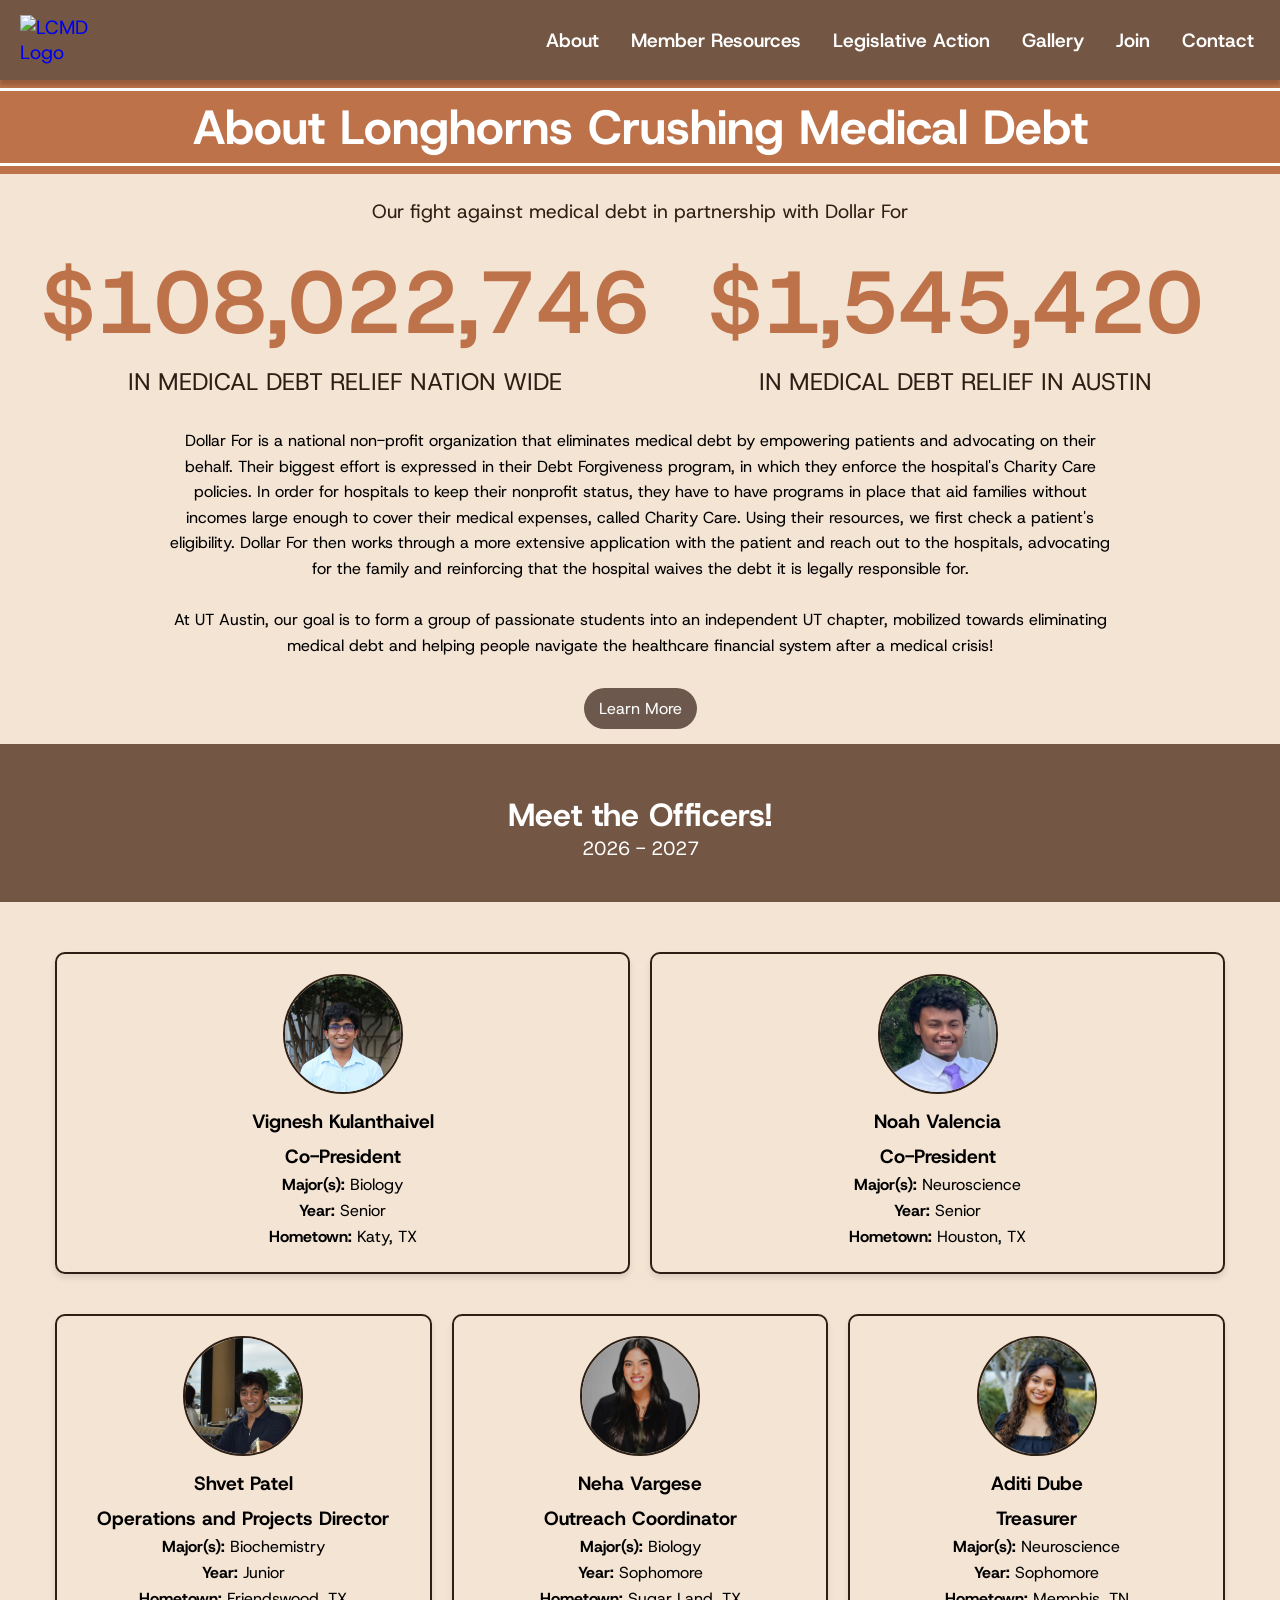
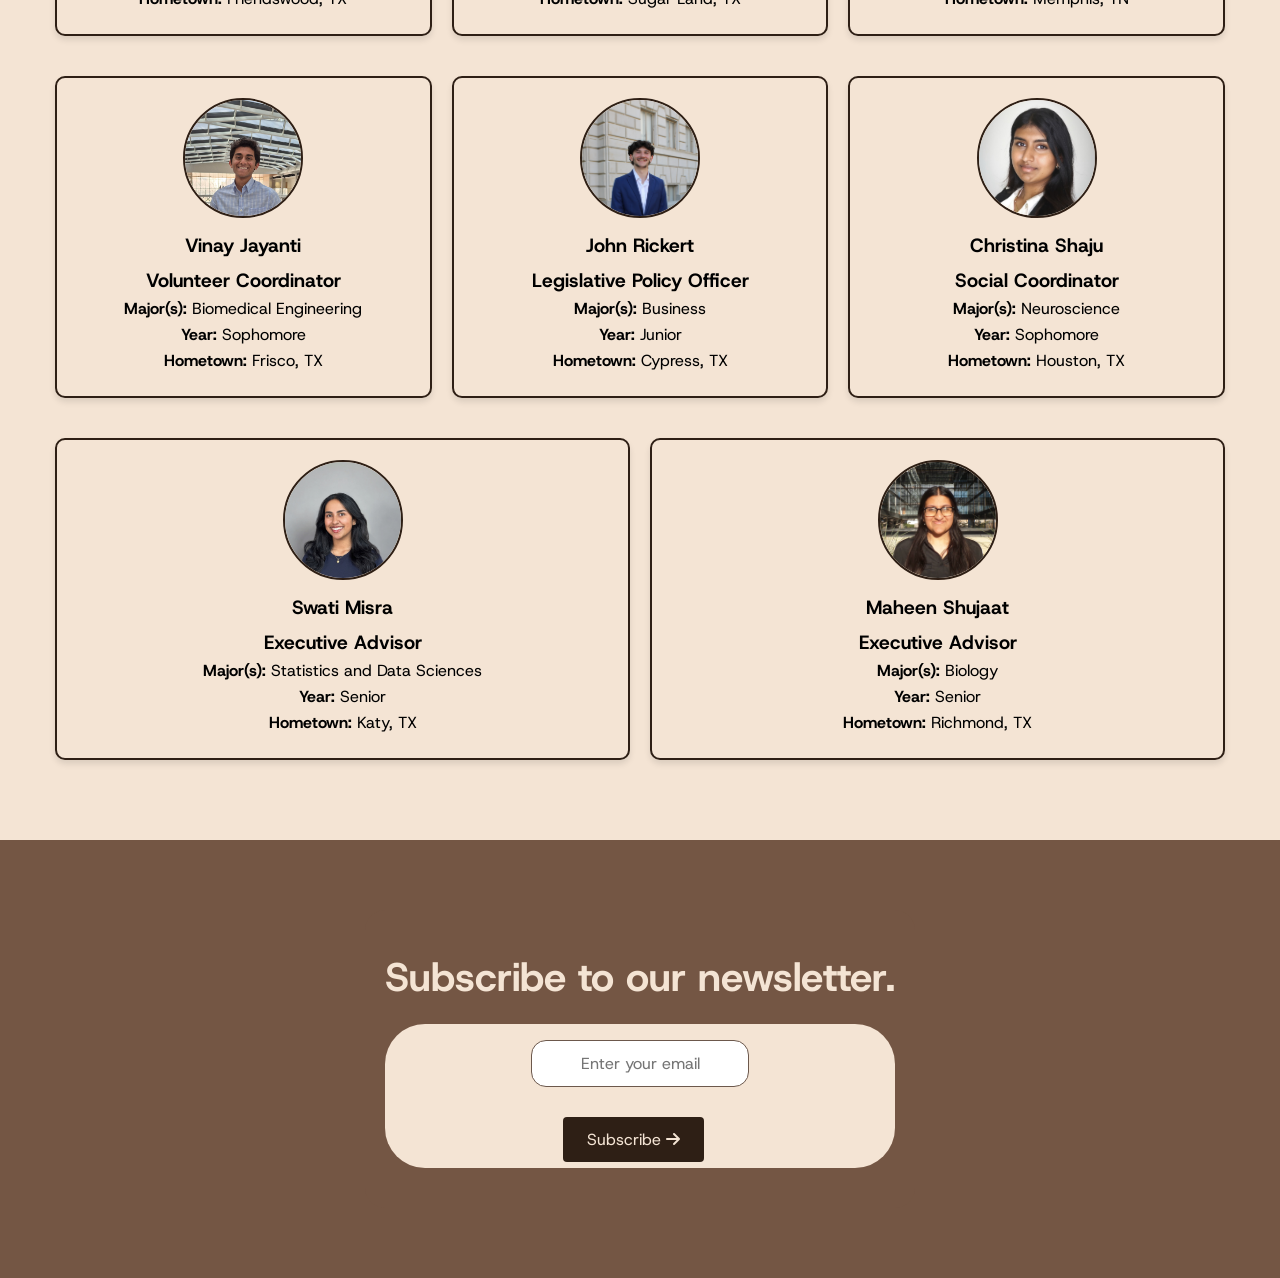
==== about/index.html @ 71b2a3e2 "2026-2027 Officer Update" ====
<!DOCTYPE html>
<html lang="en">
<head>
  <meta charset="UTF-8" />
  <meta name="viewport" content="width=device-width, initial-scale=1.0" />
  <title>About | LCMD</title>
  <link rel="stylesheet" href="../coderesources/CSS/styles.css">
  <link rel="stylesheet" href="../coderesources/CSS/about.css" />
  <link rel="preconnect" href="https://fonts.googleapis.com" />
  <link rel="preconnect" href="https://fonts.gstatic.com" crossorigin />
  <link href="https://fonts.googleapis.com/css2?family=Host+Grotesk:ital@0;1&family=Space+Mono:ital,wght@0,400;0,700;1,700&display=swap" rel="stylesheet" />
  <link rel="stylesheet" href="https://cdnjs.cloudflare.com/ajax/libs/font-awesome/6.0.0/css/all.min.css" 
        integrity="sha512-9usAa10IRO0HhonpyAIVpjrylPvoDwiPUiKdWk5t3PyolY1cOd4DSE0Ga+ri4AuTroPR5aQvXU9xC6qOPnzFeg==" 
        crossorigin="anonymous" referrerpolicy="no-referrer" />
  <script src="https://ajax.googleapis.com/ajax/libs/jquery/3.6.0/jquery.min.js"></script>
  <link rel ="icon" type = "image/jpeg" href="../coderesources/images/ORANGELCMDLOGO.png">
</head>
<body>
  <!-- Navbar Code -->
  <nav class="navbar">
    <div class="navbar__container">
      <a href="../" id="navbar__logo"><img src="../coderesources/images/WHITELCMDLOGO.png" alt="LCMD Logo"></a>
      <div class="navbar__title">Longhorns Crushing Medical Debt</div>
      <div class="navbar__toggle" id="mobile-menu">
        <span class="bar"></span>
        <span class="bar"></span>
        <span class="bar"></span>
      </div>
      <ul class="navbar__menu">
        <li class="navbar__item">
          <a href="../about/" class="navbar__links">About</a>
        </li>
        <li class="navbar__item">
          <a href="../memberresources/" class="navbar__links">Member Resources</a>
        </li>
        <li class="navbar__item">
              <a href="../legislativeaction/" class="navbar__links">Legislative Action</a>
        </li>
        <li class="navbar__item">
          <a href="../gallery/" class="navbar__links">Gallery</a>
        </li>
        <li class="navbar__item">
          <a href="https://docs.google.com/forms/d/e/1FAIpQLSetebTobZBy2C8QYlhJnQDZLHvb17z4R3TwwuVE6NDPvPgE9A/viewform?usp=sf_link" target="_blank" class="navbar__links">Join</a>
        </li>
        <li class="navbar__item">
          <a href="../contact/" class="navbar__links">Contact</a>
        </li>
      </ul>
    </div>
  </nav>

  <script>
    document.addEventListener('DOMContentLoaded', function() {
      const menu = document.querySelector('.navbar__menu');
      const menuToggle = document.querySelector('.navbar__toggle');
      const navLinks = document.querySelectorAll('.navbar__links');
  
      // Toggle menu
      menuToggle.addEventListener('click', function() {
        this.classList.toggle('active');
        menu.classList.toggle('active');
      });
  
      // Close menu when clicking a link
      navLinks.forEach(link => {
        link.addEventListener('click', () => {
          menu.classList.remove('active');
          menuToggle.classList.remove('active');
        });
      });
  
      // Close menu when clicking outside
      document.addEventListener('click', (e) => {
        if (!menu.contains(e.target) && !menuToggle.contains(e.target)) {
          menu.classList.remove('active');
          menuToggle.classList.remove('active');
        }
      });
  
      // Set active state for current page
      const currentPath = window.location.pathname;
      navLinks.forEach(link => {
        if (link.getAttribute('href') === currentPath) {
          link.classList.add('active');
        }
      });
  
      // Smooth scroll for anchor links
      document.querySelectorAll('a[href^="#"]').forEach(anchor => {
        anchor.addEventListener('click', function (e) {
          e.preventDefault();
          const target = document.querySelector(this.getAttribute('href'));
          if (target) {
            target.scrollIntoView({
              behavior: 'smooth',
              block: 'start'
            });
          }
        });
      });
  
      // Dropdown functionality for partnerships section
      const dropdowns = document.querySelectorAll('.dropdown');
      dropdowns.forEach(dropdown => {
        dropdown.addEventListener('click', function() {
          this.classList.toggle('active');
        });
      });
    });
  </script>


  <!-- Banner Code -->
  <div class="banner">
    <h1>About Longhorns Crushing Medical Debt</h1>
  </div>

  <div class="about-content">
    <div class="about-header">
        <p>Our fight against medical debt in partnership with Dollar For</p>
    </div>

    <div class="about-amounts">
        <div class="amount">
            <h2>$108,022,746</h2>
            <p>IN MEDICAL DEBT RELIEF NATION WIDE</p>
        </div>
        <div class="amount">
            <h2>$1,545,420</h2>
            <p>IN MEDICAL DEBT RELIEF IN AUSTIN</p>
        </div>
    </div>

    <div class="about-description">
        <p>Dollar For is a national non-profit organization that eliminates medical debt by empowering
        patients and advocating on their behalf. Their biggest effort is expressed in their Debt Forgiveness
        program, in which they enforce the hospital's Charity Care policies. In order for hospitals to keep
        their nonprofit status, they have to have programs in place that aid families without incomes large
        enough to cover their medical expenses, called Charity Care. Using their resources, we first check
        a patient's eligibility. Dollar For then works through a more extensive application with the patient
        and reach out to the hospitals, advocating for the family and reinforcing that the hospital waives
        the debt it is legally responsible for.</p>

        <br>

        <p>At UT Austin, our goal is to form a group of passionate students into an independent UT chapter,
        mobilized towards eliminating medical debt and helping people navigate the healthcare financial
        system after a medical crisis!
    </p>
    </div>

    <div class="buttons">
        <a href="https://dollarfor.org/" target="_blank" class="learnbutton">Learn More</a>
    </div>
  </div>



<div class="global-officer-cards">
      <div class="officer-title">
        <h1>Meet the Officers!</h1>
        <p> 2026 - 2027</p> <br>
      </div>
    <div class="officer-cards-line1">
        <!-- Co-Pres Card -->
        <div class="officer-card">
            <img src="../coderesources/images/Officer Headshots/Vignesh.jpg" alt="Officer Image" class="officer-photo">
            <h3>Vignesh Kulanthaivel</h3>
            <h3>Co-President</h3>
            <p><strong>Major(s):</strong> Biology</p>
            <p><strong>Year:</strong> Senior</p>
            <p><strong>Hometown:</strong> Katy, TX</p>
        </div>
          
          <!-- Co-Pres Card -->
        <div class="officer-card">
            <img src="../coderesources/images/Officer Headshots/Noah.jpg" alt="Officer Image" class="officer-photo">
            <h3>Noah Valencia</h3>
            <h3>Co-President</h3>
            <p><strong>Major(s):</strong> Neuroscience</p>
            <p><strong>Year:</strong> Senior</p>
            <p><strong>Hometown:</strong> Houston, TX</p>
        </div>
    </div>
            
            
    <div class="officer-cards-line2">
          <!-- Secretary Card -->
        <div class="officer-card">
            <img src="../coderesources/images/Officer Headshots/Shvet.jpg" alt="Officer Image" class="officer-photo">
            <h3>Shvet Patel</h3>
            <h3>Operations and Projects Director</h3>
            <p><strong>Major(s):</strong> Biochemistry</p>
            <p><strong>Year:</strong> Junior</p>
            <p><strong>Hometown:</strong> Friendswood, TX</p>
        </div>
            
          <!-- Outreach Cord Card -->
        <div class="officer-card">
            <img src="../coderesources/images/Officer Headshots/Neha.jpeg" alt="Officer Image" class="officer-photo">
            <h3>Neha Vargese</h3>
            <h3>Outreach Coordinator</h3>
            <p><strong>Major(s):</strong> Biology</p>
            <p><strong>Year:</strong> Sophomore</p>
            <p><strong>Hometown:</strong> Sugar Land, TX</p>
        </div>

          <!-- Treasurer Card -->
        <div class="officer-card">
            <img src="../coderesources/images/Officer Headshots/Aditi.JPEG" alt="Officer Image" class="officer-photo">
            <h3>Aditi Dube</h3>
            <h3>Treasurer</h3>
            <p><strong>Major(s):</strong> Neuroscience</p>
            <p><strong>Year:</strong> Sophomore</p>
            <p><strong>Hometown:</strong> Memphis, TN</p>
        </div>
    </div>

    <div class="officer-cards-line3">
        <!-- Volunteer Cord Card -->
        <div class="officer-card">
            <img src="../coderesources/images/Officer Headshots/Vinay.jpg" alt="Officer Image" class="officer-photo">
            <h3>Vinay Jayanti</h3>
            <h3>Volunteer Coordinator</h3>
            <p><strong>Major(s):</strong> Biomedical Engineering</p>
            <p><strong>Year:</strong> Sophomore</p>
            <p><strong>Hometown:</strong> Frisco, TX</p>
        </div>

          <!-- Legislative Card -->
        <div class="officer-card">
            <img src="../coderesources/images/Officer Headshots/John.jpeg" alt="Officer Image" class="officer-photo">
            <h3>John Rickert</h3>
            <h3>Legislative Policy Officer</h3>
            <p><strong>Major(s):</strong> Business</p>
            <p><strong>Year:</strong> Junior</p>
            <p><strong>Hometown:</strong> Cypress, TX</p>
        </div>

        <div class="officer-card">
            <img src="../coderesources/images/Officer Headshots/Christina.jpg" alt="Officer Image" class="officer-photo">
            <h3>Christina Shaju</h3>
            <h3>Social Coordinator</h3>
            <p><strong>Major(s):</strong> Neuroscience</p>
            <p><strong>Year:</strong> Sophomore</p>
            <p><strong>Hometown:</strong> Houston, TX</p>
        </div>
    </div>

    <div class="officer-cards-line4">
        <!-- Exec Advisor Cards -->
      <div class="officer-card">
          <img src="../coderesources/images/Officer Headshots/Swati.jpeg" alt="Officer Image" class="officer-photo">
          <h3>Swati Misra</h3>
          <h3>Executive Advisor</h3>
          <p><strong>Major(s):</strong> Statistics and Data Sciences</p>
          <p><strong>Year:</strong> Senior</p>
          <p><strong>Hometown:</strong> Katy, TX</p>
      </div>

      <div class="officer-card">
            <img src="../coderesources/images/Officer Headshots/Maheen.png" alt="Officer Image" class="officer-photo">
            <h3>Maheen Shujaat</h3>
            <h3>Executive Advisor</h3>
            <p><strong>Major(s):</strong> Biology</p>
            <p><strong>Year:</strong> Senior</p>
            <p><strong>Hometown:</strong> Richmond, TX</p>
      </div>
    </div>
</div>


  <!-- Footer Code -->
  <footer class="footer">
    <div class="footer-content">
      <div class="newsletter">
        <h2 class="newsletter-title">Subscribe to our newsletter.</h2>
        <div id="mc_embed_shell" class="email-input">
          <div id="mc_embed_signup">
              <!-- Remove inline styles from the input -->
            <form action="https://texasdollarfor.us18.list-manage.com/subscribe/post?u=05de59b78daa0dab3353ee611&amp;id=8fc51d2f0b&amp;f_id=0065a8e6f0"
            method="post"
            id="mc-embedded-subscribe-form"
            name="mc-embedded-subscribe-form"
            class="validate"
            target="_blank"
            style="background: transparent;">
            <div id="mc_embed_signup_scroll">
              <div class="mc-field-group" style="margin-bottom: 15px;">
                <input type="email"
                  name="EMAIL"
                  class="required email"
                  id="mce-EMAIL"
                  required
                  placeholder="Enter your email">
              </div>
              <div hidden="">
                <input type="hidden" name="tags" value="3021154">
              </div>
              <div id="mce-responses" class="clear foot">
                <div class="response" id="mce-error-response" style="display: none;"></div>
                <div class="response" id="mce-success-response" style="display: none;"></div>
              </div>
              <div aria-hidden="true" style="position: absolute; left: -5000px;">
                <input type="text" name="b_05de59b78daa0dab3353ee611_8fc51d2f0b" tabindex="-1" value="">
              </div>
              <div class="optionalParent">
                <div class="clear foot">
                  <button type="submit"
                    name="subscribe"
                    id="mc-embedded-subscribe"
                    class="learnbutton">
                    Subscribe <i class="fa-solid fa-arrow-right"></i>
                  </button>
                </div>
              </div>
            </div>
            </form>
            </div>
          </div>
        </div>
      </div>
  </footer>

  <!-- Load Mailchimp validation script (ensure jQuery is loaded first) -->
  <script src="//s3.amazonaws.com/downloads.mailchimp.com/js/mc-validate.js"></script>
  <script>
    (function($) {
      window.fnames = new Array(); 
      window.ftypes = new Array();
      fnames[0] = 'EMAIL'; ftypes[0] = 'email';
      fnames[1] = 'FNAME'; ftypes[1] = 'text';
      fnames[2] = 'LNAME'; ftypes[2] = 'text';
    }(jQuery));
    var $mcj = jQuery.noConflict(true);
  </script>
</body>
</html>
---- coderesources/CSS/styles.css ----
/* ---------- Base Variables & Global Styles ---------- */
:root {
    --primary-color: #bd724a;
    --secondary-color: #6c584c;
    --text-color: #2e1f15;
    --bg-color: #f4e4d4;
    --accent-bg: #745644;
  }


  * {
    box-sizing: border-box;
    margin: 0;
    Padding: 0;
    font-family: 'Host Grotesk', Courier, monospace;
}
/* ---------- Base Variables & Global Styles ---------- */

.navbar {
    background-color: var(--accent-bg);
    height: 80px;
    display: flex;
    justify-content: center;
    align-items: center;
    font-size: 1.2rem;
    position: sticky;
    top: 0;
    z-index: 999;
    box-shadow: 0 5px 4px 0 rgba(0,0,0,.2);
}

.navbar__container {
    display: flex;
    justify-content: space-between;
    height: 80px;
    z-index: 1;
    width: 100%;
    padding: 0 10px 0 0;
    max-width: 1300px;
    margin: 0 auto;
    position: relative;
}

.navbar__title {
    display: none;
    color: white;
    font-size: 1.2rem;
    font-weight: bold;
    height: 100%;
    align-items: center;
    width: 200px; /* Set a width to allow text wrapping */
    line-height: 1.2; 
    z-index: 1001;
}


#navbar__logo {
    display: flex;
    align-items: center;
    justify-content: flex-start;
    cursor: pointer;
    text-decoration: none;
    height: 80px;
    width: 170px; /* Adjusted to accommodate 110x110 logo */
    padding: 0;
    margin-left: 0;
    transition: all 0.4s ease;

}

#navbar__logo img {
    width: 110px; /* Set to exactly 110px */
    height: 110px; /* Set to exactly 110px */
    object-fit: contain;
    margin: 0;
    padding: 0;
}

#navbar__logo:hover {
    transform: scale(1.05);
}

.fa-gem {
    margin-right: 0.5rem;
}

.navbar__item {
    height: 80px;
    display: flex;
    align-items: center;
    justify-content: center;
}

/* change color*/
.navbar__links {
    color: #fff;
    text-decoration: none;
    padding: 0.5rem 1rem;
    transition: all 0.3s ease;
    position: relative;
    display: flex;
    align-items: center;
    height: 100%;
    font-weight: 600;
}

.navbar__links::after {
    content: '';
    position: absolute;
    width: 0;
    height: 2px;
    bottom: 0;
    left: 50%;
    background-color: var(--text-color);
    transition: all 0.3s ease;
    transform: translateX(-50%);
}

.navbar__links:hover::after,
.navbar__links.active::after {
    width: 100%;
}

.navbar__links:hover {
    color: var(--text-color);
    font-weight: 700;
}

.navbar__links.active {
    font-weight: 700;
    color: var(--text-color);
}

.navbar__btn {
    display: flex;
    justify-content: center;
    align-items: center;
    padding: 0 1rem;
    width: 100%;
}

/* Mobile menu improvements */
.navbar__toggle {
    display: none;
    cursor: pointer;
    transition: all 0.3s ease;
}

.navbar__toggle .bar {
    width: 25px;
    height: 3px;
    margin: 5px auto;
    background-color: #fff;
    transition: all 0.3s ease;
}

.navbar__menu {
    display: flex;
    align-items: center;
    list-style: none;
    text-align: center;
    height: 100%;
}

@media screen and (max-width: 1330px) {
    #navbar__logo {
        width: auto;
        margin-left: 20px;
    }

    #navbar__logo img {
        width: 80px;
        height: auto;
    }
}

@media screen and (max-width: 630px) {
    .navbar__title {
        display: flex;
        position: absolute;
        left: 120px; /* Position to the right of the logo */
        top: 50%;
        transform: translateY(-50%);
    }

    
}

@media screen and (max-width: 768px) {
    .navbar__container {
        padding: 0 20px;
        position: relative;
    }

    .navbar__toggle {
        display: block;
        position: absolute;
        top: 50%;
        right: 20px;
        transform: translateY(-50%);
        z-index: 1000;
    }

    .navbar__toggle .bar {
        display: block;
        width: 25px;
        height: 3px;
        margin: 5px auto;
        background-color: #fff;
        transition: all 0.3s ease;
    }

    .navbar__toggle.active .bar:nth-child(2) {
        opacity: 0;
    }

    .navbar__toggle.active .bar:nth-child(1) {
        transform: translateY(8px) rotate(45deg);
    }

    .navbar__toggle.active .bar:nth-child(3) {
        transform: translateY(-8px) rotate(-45deg);
    }

    .navbar__menu {
        display: none;
        position: fixed;
        top: 80px;
        left: 0;
        width: 100%;
        background-color: var(--primary-color);
        padding: 20px 0;
        flex-direction: column;
        text-align: center;
        min-height: calc(100vh - 80px);
        z-index: 998;
    }

    .navbar__menu.active {
        display: flex;
    }

    .navbar__item {
        width: 100%;
        padding: 1rem 0;
        border-bottom: 1px solid rgba(255, 255, 255, 0.1);
    }

    .navbar__links {
        width: 100%;
        padding: 1rem;
        color: #fff;
    }

    .navbar__links:hover {
        background-color: rgba(255, 255, 255, 0.1);
    }

    #navbar__logo {
        width: auto;
        margin-left: 20px;
    }

    #navbar__logo img {
        width: 80px;
        height: auto;
    }
}

@media screen and (max-width: 480px) {
    #navbar__logo img {
        width: 70px;
        height: auto;
    }
    
    .navbar__container {
        padding: 0 15px;
    }
}

.footer {
    background-size: cover;
    background-position: center;
    color: #fff;
    padding: 20px;
    position: relative;
    overflow: hidden;
    width: 100%;
    margin-top: auto;
    bottom: 0;
    left: 0;
    right: 0;
}

.footer::before {
    content: "";
    position: absolute;
    top: 0;
    left: 0;
    width: 100%;
    height: 100%;
    background-color: var(--accent-bg);  /* footer color */
    z-index: 0;
}

.footer-content {
    position: relative;
    z-index: 1;
    display: flex;
    justify-content: flex-start;
    align-items: center;
    padding: 50px;
    max-width: 1300px;
    margin: 0 auto;
    width: 100%;
}

@media screen and (max-width: 768px) {
    .footer-content {
        justify-content: center;
        padding: 30px 20px;
    }
    
    .newsletter {
        max-width: 100%;
        padding: 30px 20px;
    }
}

@media screen and (max-width: 480px) {
    .footer-content {
        padding: 20px 15px;
    }
    
    .newsletter {
        padding: 20px 15px;
    }
    
    .newsletter-title {
        font-size: 1.8rem;
    }
}
  
/* Newsletter Section */
.newsletter {
    text-align: center;
    background-color: var(--accent-bg); /* Matches footer background */
    padding: 40px 20px;
    border-radius: 20px; /* Rounded corners for the section */
    max-width: 600px;
    margin: 0 auto; /* Center the section */
}

.newsletter-label {
    font-size: 1rem;
    color: var(--bg-color); /* Light beige color for label */
    text-transform: uppercase;
    margin-bottom: 10px;
    opacity: 0.8;
}

.newsletter-title {
    font-size: 2.5rem;
    font-weight: bold;
    color: var(--bg-color); /* Matches beige text color */
    margin-bottom: 20px;
}

.email-input {
    display: flex;
    flex-direction: column;
    align-items: center;
    justify-content: center; /* Centers children horizontally */
    max-width: 600px;
    margin: 0 auto; /* Centers the container itself */
    padding: 1rem; /* Outer padding around the elements */
    border-radius: 40px;
    background-color: var(--bg-color);
    box-sizing: border-box;
    overflow: hidden;
  }
  
  .email-input input {
    flex: 1;
    border: 1px solid var(--secondary-color);
    border-radius: 15px;
    padding: 12px;
    font-size: 1rem;
    color: var(--text-color);
    outline: none;
    text-align: center; /* Centers both placeholder and input text */
  }
  
  .email-input button {
    margin-left: 2rem; /* Spacing between inpt and button */
    background-color: var(--text-color);
    color: var(--bg-color);
    border: none;
    border-radius: 4px;
    padding: 12px 24px;
    font-size: 1rem;
    display: block; /* Ensures the button behaves like a block element */
    text-align: center; /* Centers the text inside the button */
  }
  
  .email-input button:hover {
    background-color: var(--primary-color);
  }
  
#mc_embed_signup #mce-success-response {
    background-color:var(--primary-color); /* orange success message background */
    color: var(--bg-color); /* White text for success message */
    display: block;
    width: 100%;
    text-align: center;
    margin-top: 20px;
}

#mc_embed_signup #mce-error-response {
    background-color: #ff6b6b; /* Red error message background */
    color: var(--bg-color); /* White text for error message */
    display: block;
    width: 100%;
    text-align: center;
    margin-top: 20px;
}
---- coderesources/CSS/about.css ----
/* ---------- Base Variables & Global Styles ---------- */
/*color pallete*/
:root{
  --primary-color: #bd724a;
  --secondary-color: #6c584c;
  --text-color: #2e1f15;
  --bg-color: #f4e4d4;
  --navbar-color: #745644;
  }
  
  
  body {
  margin: 0;
  font-family: 'Space Mono', monospace;
  background-color: var(--navbar-color);
  }
  
  /* About Content */
  .about-content {
  padding: 15px;
  font-family: inherit;
  background-color: var(--bg-color);
  }
  
  .about-header {
  text-align: center;
  margin-bottom: 20px;
  padding: 0 10px;
  }
  
  .about-header h1 {
  font-size: 1.8rem;
  margin-bottom: 10px;
  }
  
  .about-header p {
  font-size: 1rem;
  color: var(--text-color);
  }
  
  /* Amounts Section */
  .about-amounts {
  display: flex;
  flex-wrap: wrap;
  justify-content: center;
  align-items: center;
  margin-bottom: 30px;
  gap: 20px;
  }
  
  .amount {
  text-align: center;
  flex: 1 1 200px;
  }
  
  .amount h2 {
  font-size: 3rem;
  color: var(--primary-color);
  margin-bottom: 5px;
  }
  
  .amount p {
  font-size: 1.2rem;
  text-transform: uppercase;
  color: var(--text-color);
  }
  
  /* Description Section */
  .about-description {
  text-align: center;
  line-height: 1.6;
  padding: 0 10px;
  margin-right: 120px;
  margin-left: 120px;
  }
  
  /* Learn More Button */
  .buttons {
  display: flex;
  justify-content: center;
  align-items: center;
  }
  
  .learnbutton {
  background-color: var(--secondary-color);
  color: white;
  border: none;
  padding: 10px 15px;
  margin-top: 20px;
  border-radius: 50px;
  position: relative;
  top: 10px;
  display: inline-block;
  text-decoration: none;
  transition: background 0.3s ease-in;
  }
  
  .learnbutton:hover {
  background-color: var(--text-color);
  }
  
  /* Officer Section */
  .officer-title {
  margin: 30px 0;
  padding: 20px;
  background-color: var(--navbar-color);
  text-align: center;
  position: relative;
  }
  
  .officer-title h1 {
  font-size: 2rem;
  font-weight: bold;
  color: white;
  }
  
  .officer-title p {
  font-size: 1.2rem;
  color: white;
  }

  .global-officer-cards {
    background-color: var(--bg-color);
    padding-bottom: 20px;
  }
  
  /* Officer Cards */
  .officer-cards-line1, .officer-cards-line2, .officer-cards-line3, .officer-cards-line4 {
  padding: 20px 15px;
  display: flex;
  flex-wrap: wrap;
  justify-content: center;
  gap: 20px;
  max-width: 1200px;
  margin: 0 auto;
  background-color: var(--bg-color);
  }

  .officer-cards-line4 {
    margin-bottom: 40px;
  }
  
  .officer-card {
  flex: 1 1 150px;
  padding: 15px;
  text-align: center;
  background-color: var(--bg-color);
  border-radius: 10px;
  box-shadow: 0px 4px 6px rgba(0, 0, 0, 0.1);
  transition: background-color 0.3s ease-in;
  margin: 0;
  min-width: 150px;
  border: var(--text-color) 2px solid;
  }
  
  .officer-card:hover {
  background-color: var(--primary-color);
  border: white 2px solid;
  color: white;
    .officer-photo {
      border: white 2px solid;
    }
  }
  
  .officer-photo {
  width: 100px;
  height: 100px;
  border-radius: 50%;
  object-fit: cover;
  border: var(--text-color) 2px solid;
  }
  
  .officer-card h3 {
  margin-top: 10px;
  font-size: 1.1rem;
  }
  
  .officer-card p {
  margin: 5px;
  font-size: 0.9rem;
  }
  
  /* Banner */
  .banner {
  background-color: var(--primary-color);
  color: white;
  font-weight: bold;
  font-size: 1.5rem;
  text-align: center;
  padding: 15px;
  font-family: 'Oswald', sans-serif;
  position: relative;
  }
  
  .banner::before,
  .banner::after {
  content: "";
  position: absolute;
  left: 0;
  width: 100%;
  height: 3px;
  background-color: white;
  }
  
  .banner::before {
  top: 8px;
  }
  
  .banner::after {
  bottom: 8px;
  }
  
  /* Media Queries */
  
  /* Tablets and larger devices */
  @media screen and (min-width: 480px) {
  .about-content {
  padding: 20px;
  }
  .about-header h1 {
  font-size: 2rem;
  }
  .about-header p {
  font-size: 1.1rem;
  }
  .amount h2 {
  font-size: 4rem;
  }
  .amount p {
  font-size: 1.3rem;
  }
  .officer-card {
  padding: 15px;
  min-width: 180px;
  }
  .officer-photo {
  width: 110px;
  height: 110px;
  }
  .officer-card h3 {
  font-size: 1.2rem;
  }
  .officer-card p {
  font-size: 1rem;
  }
  }
  
  /* iPad & Medium Screens */
  @media screen and (min-width: 768px) {
  .about-header h1 {
  font-size: 2.2rem;
  }
  .about-header p {
  font-size: 1.15rem;
  }
  .amount h2 {
  font-size: 5rem;
  }
  .amount p {
  font-size: 1.4rem;
  }
  .officer-card {
  flex: 1 1 calc(33.33% - 20px);
  min-width: 200px;
  }
  .officer-photo {
  width: 120px;
  height: 120px;
  }
  .officer-card h3 {
  font-size: 1.2rem;
  }
  .officer-card p {
  font-size: 1rem;
  }
  }
  
  /* Laptops & Desktops */
  @media screen and (min-width: 1024px) {
  .about-content {
  padding: 25px 40px;
  }
  .about-header h1 {
  font-size: 2.5rem;
  }
  .about-header p {
  font-size: 1.2rem;
  }
  .amount h2 {
  font-size: 5.5rem;
  }
  .amount p {
  font-size: 1.5rem;
  }
  .officer-card {
  flex: 1 1 calc(25% - 20px);
  min-width: 220px;
  padding: 20px;
  }
  .officer-photo {
  width: 120px;
  height: 120px;
  }
  .officer-card h3 {
  font-size: 1.2rem;
  }
  .officer-card p {
  font-size: 1rem;
  }
  }
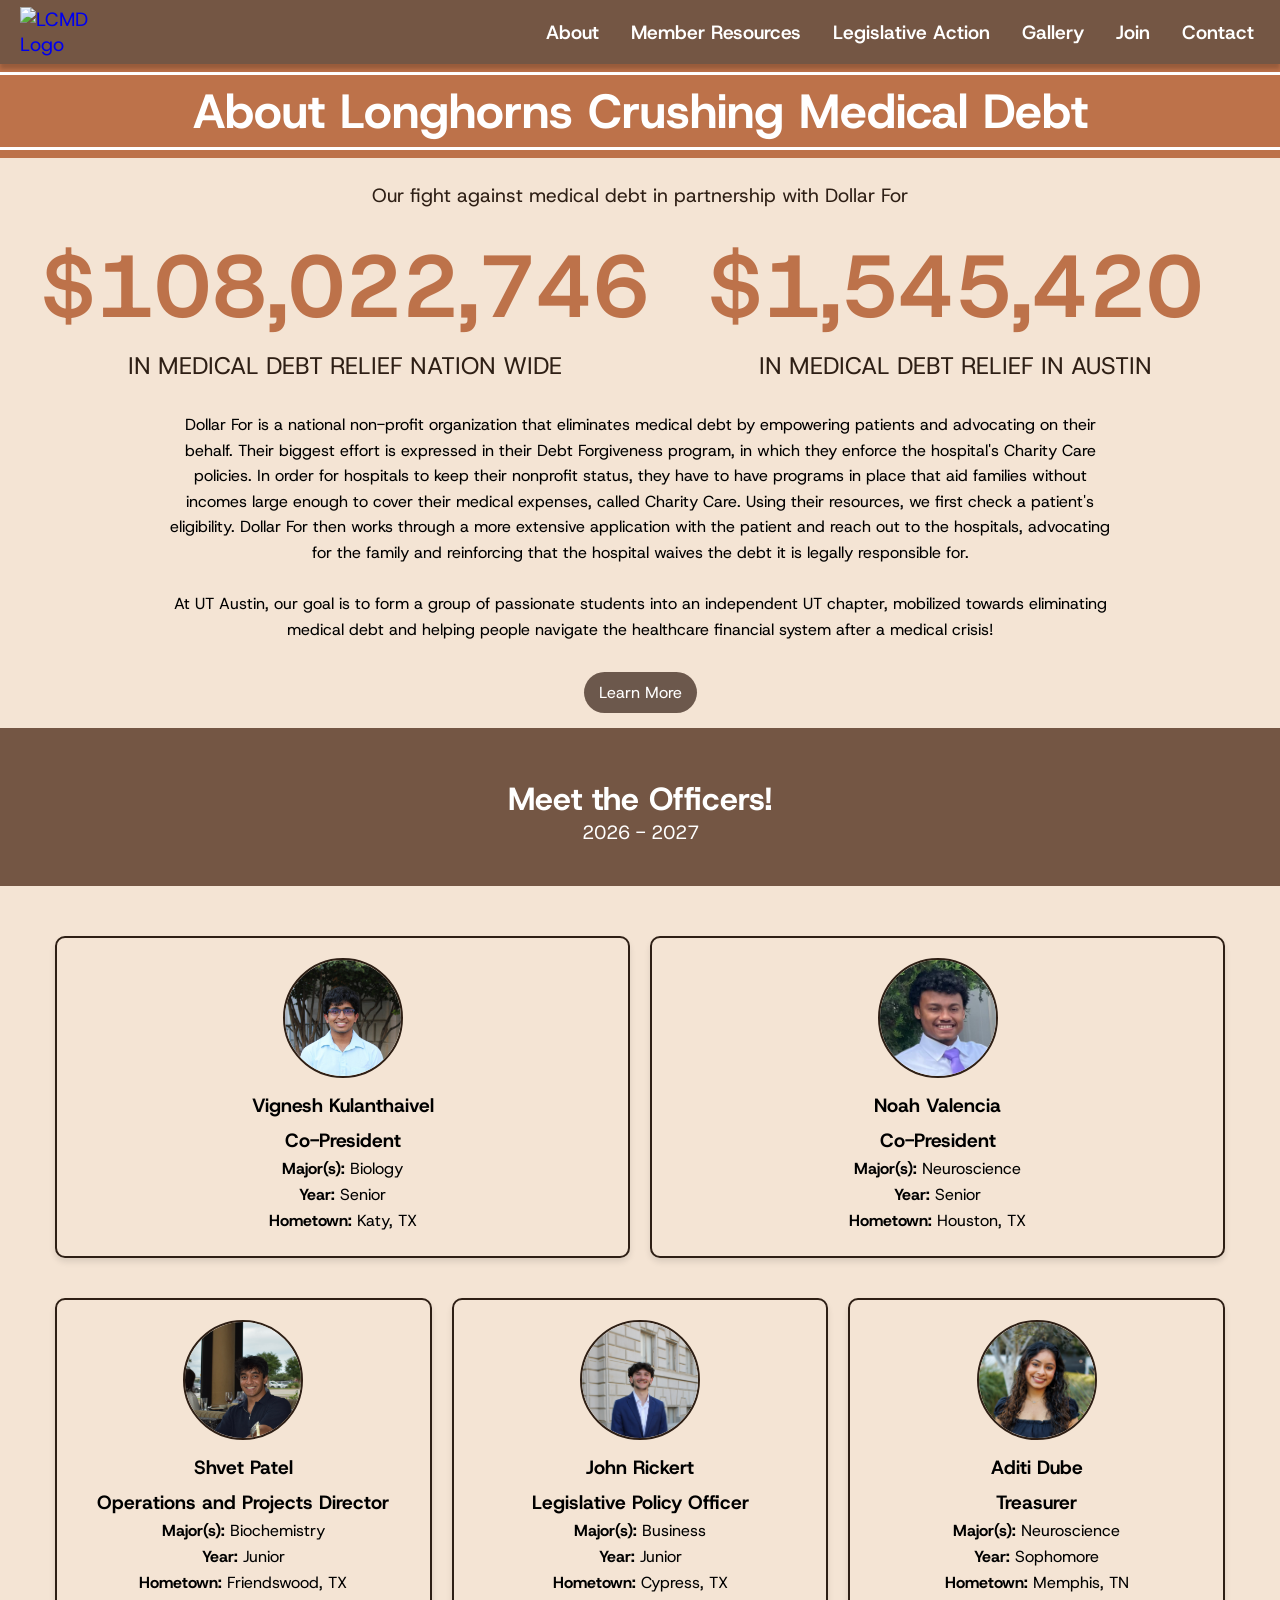
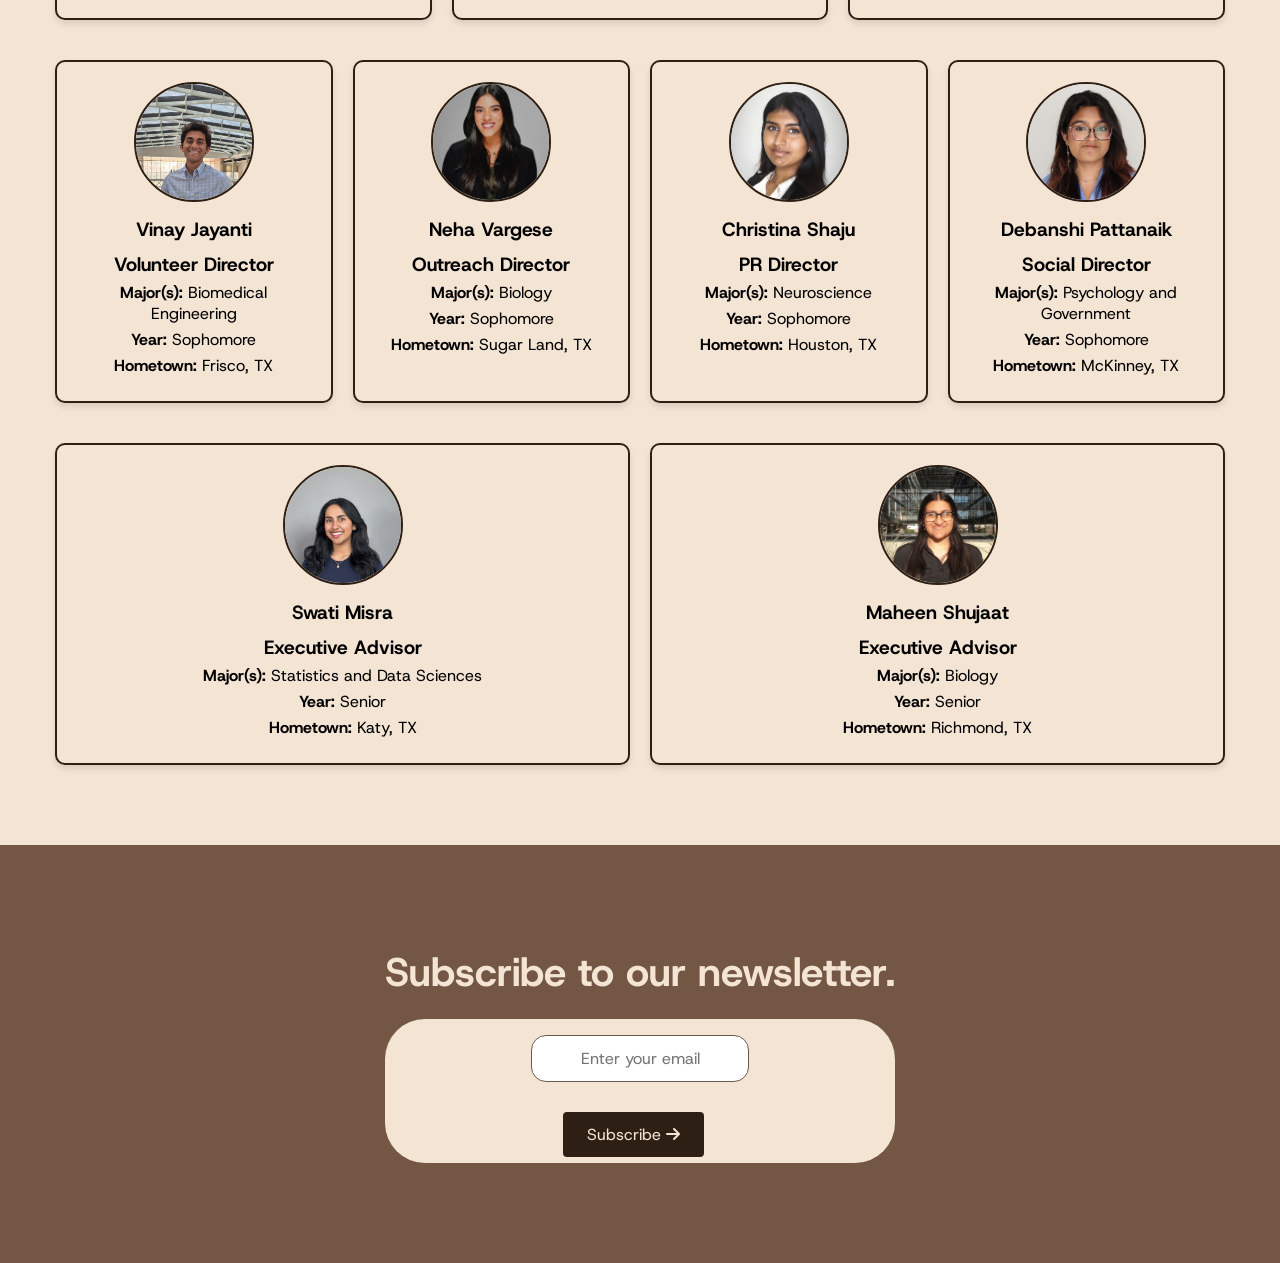
==== commit c2f15765: "fix" ====
--- a/about/index.html
+++ b/about/index.html
@@ -194,40 +194,8 @@
             <p><strong>Year:</strong> Junior</p>
             <p><strong>Hometown:</strong> Friendswood, TX</p>
         </div>
-            
-          <!-- Outreach Cord Card -->
-        <div class="officer-card">
-            <img src="../coderesources/images/Officer Headshots/Neha.jpeg" alt="Officer Image" class="officer-photo">
-            <h3>Neha Vargese</h3>
-            <h3>Outreach Coordinator</h3>
-            <p><strong>Major(s):</strong> Biology</p>
-            <p><strong>Year:</strong> Sophomore</p>
-            <p><strong>Hometown:</strong> Sugar Land, TX</p>
-        </div>
-
-          <!-- Treasurer Card -->
-        <div class="officer-card">
-            <img src="../coderesources/images/Officer Headshots/Aditi.JPEG" alt="Officer Image" class="officer-photo">
-            <h3>Aditi Dube</h3>
-            <h3>Treasurer</h3>
-            <p><strong>Major(s):</strong> Neuroscience</p>
-            <p><strong>Year:</strong> Sophomore</p>
-            <p><strong>Hometown:</strong> Memphis, TN</p>
-        </div>
-    </div>
-
-    <div class="officer-cards-line3">
-        <!-- Volunteer Cord Card -->
-        <div class="officer-card">
-            <img src="../coderesources/images/Officer Headshots/Vinay.jpg" alt="Officer Image" class="officer-photo">
-            <h3>Vinay Jayanti</h3>
-            <h3>Volunteer Coordinator</h3>
-            <p><strong>Major(s):</strong> Biomedical Engineering</p>
-            <p><strong>Year:</strong> Sophomore</p>
-            <p><strong>Hometown:</strong> Frisco, TX</p>
-        </div>
-
-          <!-- Legislative Card -->
+
+        <!-- Legislative Card -->
         <div class="officer-card">
             <img src="../coderesources/images/Officer Headshots/John.jpeg" alt="Officer Image" class="officer-photo">
             <h3>John Rickert</h3>
@@ -237,13 +205,54 @@
             <p><strong>Hometown:</strong> Cypress, TX</p>
         </div>
 
+          <!-- Treasurer Card -->
+        <div class="officer-card">
+            <img src="../coderesources/images/Officer Headshots/Aditi.JPEG" alt="Officer Image" class="officer-photo">
+            <h3>Aditi Dube</h3>
+            <h3>Treasurer</h3>
+            <p><strong>Major(s):</strong> Neuroscience</p>
+            <p><strong>Year:</strong> Sophomore</p>
+            <p><strong>Hometown:</strong> Memphis, TN</p>
+        </div>
+    </div>
+
+    <div class="officer-cards-line3">
+        <!-- Volunteer Cord Card -->
+        <div class="officer-card">
+            <img src="../coderesources/images/Officer Headshots/Vinay.jpg" alt="Officer Image" class="officer-photo">
+            <h3>Vinay Jayanti</h3>
+            <h3>Volunteer Director</h3>
+            <p><strong>Major(s):</strong> Biomedical Engineering</p>
+            <p><strong>Year:</strong> Sophomore</p>
+            <p><strong>Hometown:</strong> Frisco, TX</p>
+        </div>
+
+          <!-- Outreach Cord Card -->
+        <div class="officer-card">
+            <img src="../coderesources/images/Officer Headshots/Neha.jpeg" alt="Officer Image" class="officer-photo">
+            <h3>Neha Vargese</h3>
+            <h3>Outreach Director</h3>
+            <p><strong>Major(s):</strong> Biology</p>
+            <p><strong>Year:</strong> Sophomore</p>
+            <p><strong>Hometown:</strong> Sugar Land, TX</p>
+        </div>
+
         <div class="officer-card">
             <img src="../coderesources/images/Officer Headshots/Christina.jpg" alt="Officer Image" class="officer-photo">
             <h3>Christina Shaju</h3>
-            <h3>Social Coordinator</h3>
+            <h3>PR Director</h3>
             <p><strong>Major(s):</strong> Neuroscience</p>
             <p><strong>Year:</strong> Sophomore</p>
             <p><strong>Hometown:</strong> Houston, TX</p>
+        </div>
+
+        <div class="officer-card">
+            <img src="../coderesources/images/Officer Headshots/Debanshi.jpeg" alt="Officer Image" class="officer-photo">
+            <h3>Debanshi Pattanaik</h3>
+            <h3>Social Director</h3>
+            <p><strong>Major(s):</strong> Psychology and Government</p>
+            <p><strong>Year:</strong> Sophomore</p>
+            <p><strong>Hometown:</strong> McKinney, TX</p>
         </div>
     </div>
 
--- a/coderesources/CSS/styles.css
+++ b/coderesources/CSS/styles.css
@@ -7,6 +7,16 @@
     --accent-bg: #745644;
   }
 
+/* Professional branding variables */
+:root {
+    --brand: #12355b; /* deep navy */
+    --accent: #bd724a; /* existing warm accent */
+    --muted: #6c6c6c;
+    --max-width: 1200px;
+    --radius: 8px;
+    --btn-padding: 12px 20px;
+}
+
 
   * {
     box-sizing: border-box;
@@ -14,11 +24,50 @@
     Padding: 0;
     font-family: 'Host Grotesk', Courier, monospace;
 }
+
+/* Utility container (renamed to avoid overriding page-specific .container) */
+.site-container {
+    max-width: var(--max-width);
+    margin: 0 auto;
+    padding: 0 16px;
+}
+
+/* Hero */
+.hero {
+    background: linear-gradient(180deg, rgba(18,53,91,0.06), rgba(189,114,74,0.04));
+    padding: 48px 0;
+}
+.hero .hero-inner {
+    display: flex;
+    gap: 32px;
+    align-items: center;
+    justify-content: space-between;
+}
+.hero h1 {
+    font-size: 2rem;
+    color: var(--brand);
+    margin-bottom: 8px;
+}
+.hero p { color: var(--muted); font-size: 1.05rem; max-width: 720px; }
+.hero-ctas { margin-top: 18px; display:flex; gap:12px; }
+
+/* Buttons */
+.btn {
+    display:inline-flex; align-items:center; gap:8px; justify-content:center;
+    padding: var(--btn-padding); border-radius: var(--radius); cursor:pointer; text-decoration:none;
+    font-weight:600; border:none;
+}
+.btn-primary { background: var(--brand); color: #fff; box-shadow: 0 10px 24px rgba(18,53,91,0.12); }
+.btn-primary:focus { outline: 3px solid rgba(18,53,91,0.12); outline-offset: 2px; }
+.btn-secondary { background: transparent; color: var(--brand); border: 2px solid rgba(18,53,91,0.08); }
+
+/* Tweak newsletter button to match brand */
+.learnbutton { padding: 12px 20px; border-radius: 12px; background: var(--brand); color: #fff; border:none; }
 /* ---------- Base Variables & Global Styles ---------- */
 
 .navbar {
     background-color: var(--accent-bg);
-    height: 80px;
+    height: 64px;
     display: flex;
     justify-content: center;
     align-items: center;
@@ -32,7 +81,7 @@
 .navbar__container {
     display: flex;
     justify-content: space-between;
-    height: 80px;
+    height: 64px;
     z-index: 1;
     width: 100%;
     padding: 0 10px 0 0;
@@ -60,8 +109,8 @@
     justify-content: flex-start;
     cursor: pointer;
     text-decoration: none;
-    height: 80px;
-    width: 170px; /* Adjusted to accommodate 110x110 logo */
+    height: 64px;
+    width: 140px;
     padding: 0;
     margin-left: 0;
     transition: all 0.4s ease;
@@ -69,8 +118,8 @@
 }
 
 #navbar__logo img {
-    width: 110px; /* Set to exactly 110px */
-    height: 110px; /* Set to exactly 110px */
+    width: 72px;
+    height: 72px;
     object-fit: contain;
     margin: 0;
     padding: 0;
@@ -85,11 +134,17 @@
 }
 
 .navbar__item {
-    height: 80px;
+    height: 64px;
     display: flex;
     align-items: center;
     justify-content: center;
 }
+
+.navbar__cta {
+    margin-left: 8px;
+}
+
+.btn-small { padding: 8px 12px; font-size: 0.95rem; border-radius: 6px; }
 
 /* change color*/
 .navbar__links {
@@ -307,10 +362,11 @@
     position: relative;
     z-index: 1;
     display: flex;
-    justify-content: flex-start;
-    align-items: center;
-    padding: 50px;
-    max-width: 1300px;
+    justify-content: space-between;
+    align-items: flex-start;
+    gap: 24px;
+    padding: 40px;
+    max-width: var(--max-width);
     margin: 0 auto;
     width: 100%;
 }
@@ -350,6 +406,19 @@
     max-width: 600px;
     margin: 0 auto; /* Center the section */
 }
+
+/* Impact metrics */
+.metrics { display:flex; gap:20px; justify-content:center; align-items:stretch; margin: 36px 0; }
+.metric { background:#fff; padding:18px; border-radius:12px; min-width:160px; box-shadow:0 8px 24px rgba(30,20,15,0.06); text-align:center; }
+.metric h3 { margin-bottom:6px; color:var(--brand); }
+.metric p { color:var(--muted); font-size:0.95rem; }
+
+/* Team cards */
+.team-grid { display:flex; gap:18px; flex-wrap:wrap; justify-content:center; margin:36px 0; }
+.team-member { width:180px; text-align:center; }
+.team-member img { width:100%; height:180px; object-fit:cover; border-radius:12px; }
+.team-member h4 { margin-top:10px; font-size:1rem; color:var(--brand); }
+.team-member p { color:var(--muted); font-size:0.9rem; }
 
 .newsletter-label {
     font-size: 1rem;
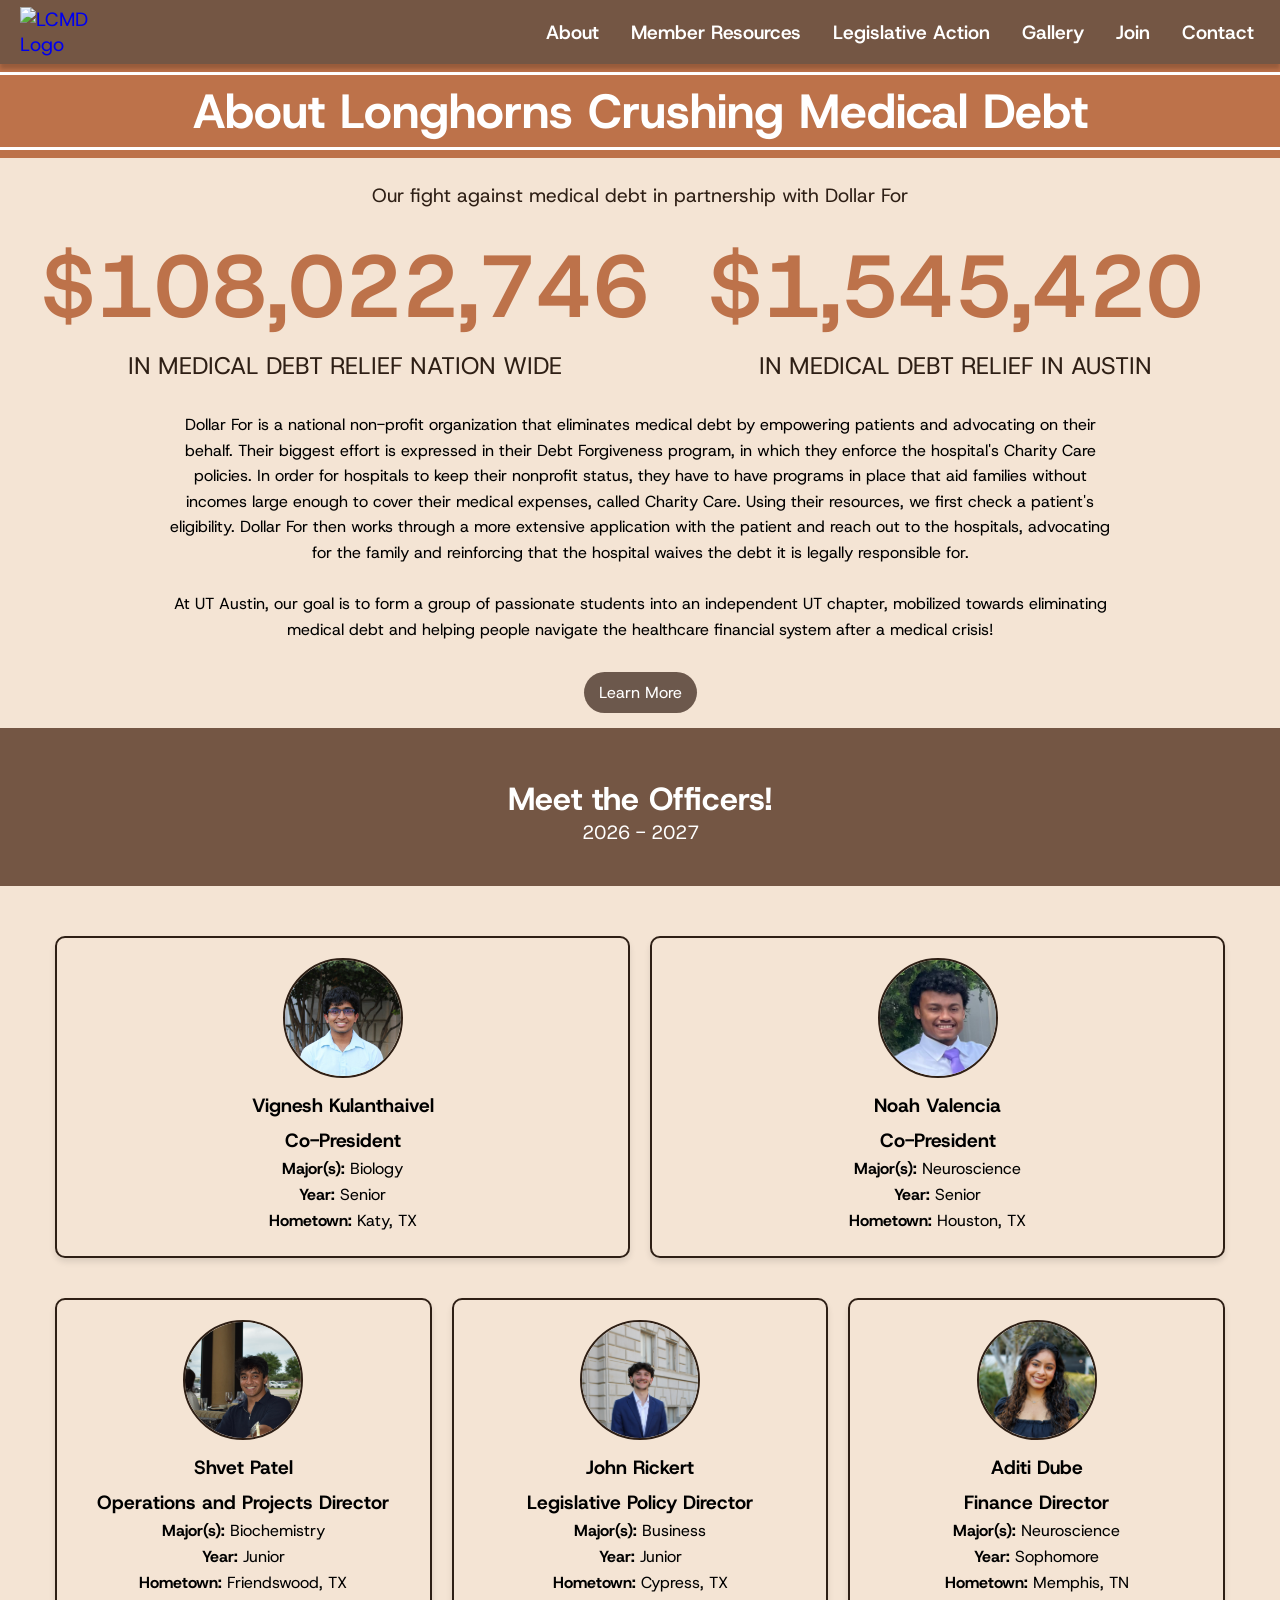
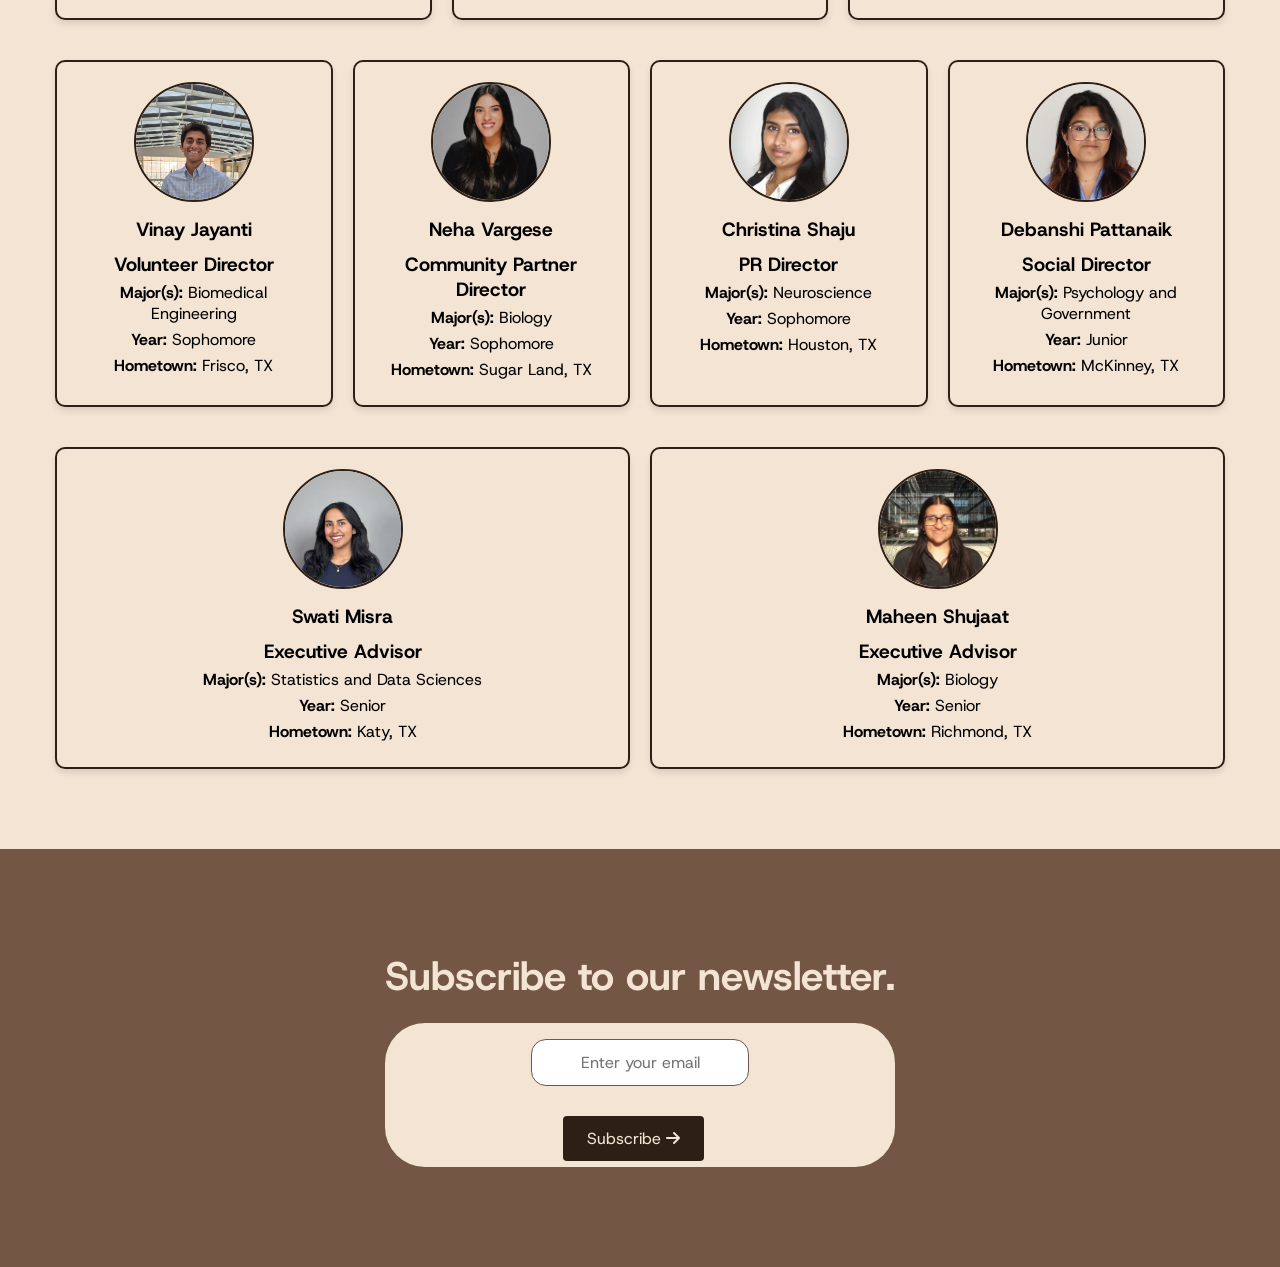
==== commit ff1a7d57: "abt fixes" ====
--- a/about/index.html
+++ b/about/index.html
@@ -199,7 +199,7 @@
         <div class="officer-card">
             <img src="../coderesources/images/Officer Headshots/John.jpeg" alt="Officer Image" class="officer-photo">
             <h3>John Rickert</h3>
-            <h3>Legislative Policy Officer</h3>
+            <h3>Legislative Policy Director</h3>
             <p><strong>Major(s):</strong> Business</p>
             <p><strong>Year:</strong> Junior</p>
             <p><strong>Hometown:</strong> Cypress, TX</p>
@@ -209,7 +209,7 @@
         <div class="officer-card">
             <img src="../coderesources/images/Officer Headshots/Aditi.JPEG" alt="Officer Image" class="officer-photo">
             <h3>Aditi Dube</h3>
-            <h3>Treasurer</h3>
+            <h3>Finance Director</h3>
             <p><strong>Major(s):</strong> Neuroscience</p>
             <p><strong>Year:</strong> Sophomore</p>
             <p><strong>Hometown:</strong> Memphis, TN</p>
@@ -231,7 +231,7 @@
         <div class="officer-card">
             <img src="../coderesources/images/Officer Headshots/Neha.jpeg" alt="Officer Image" class="officer-photo">
             <h3>Neha Vargese</h3>
-            <h3>Outreach Director</h3>
+            <h3>Community Partner Director</h3>
             <p><strong>Major(s):</strong> Biology</p>
             <p><strong>Year:</strong> Sophomore</p>
             <p><strong>Hometown:</strong> Sugar Land, TX</p>
@@ -251,7 +251,7 @@
             <h3>Debanshi Pattanaik</h3>
             <h3>Social Director</h3>
             <p><strong>Major(s):</strong> Psychology and Government</p>
-            <p><strong>Year:</strong> Sophomore</p>
+            <p><strong>Year:</strong> Junior</p>
             <p><strong>Hometown:</strong> McKinney, TX</p>
         </div>
     </div>
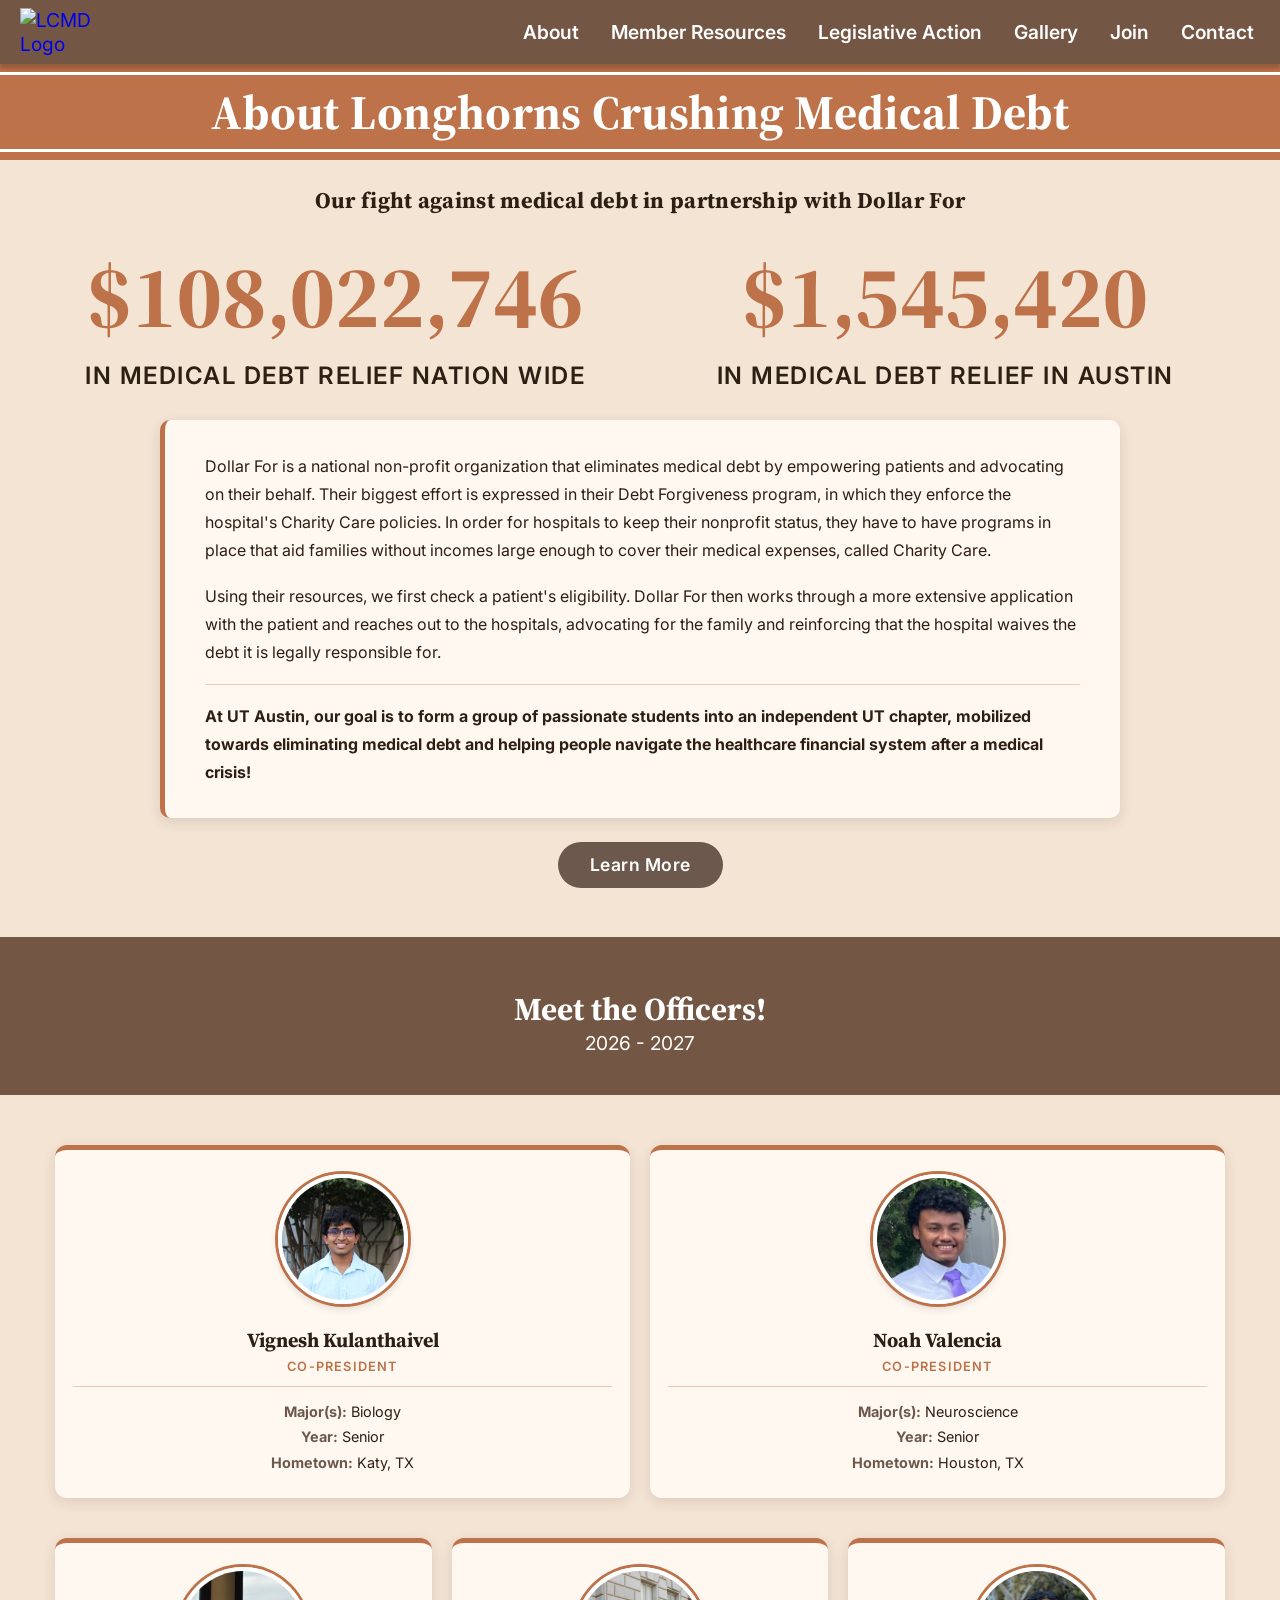
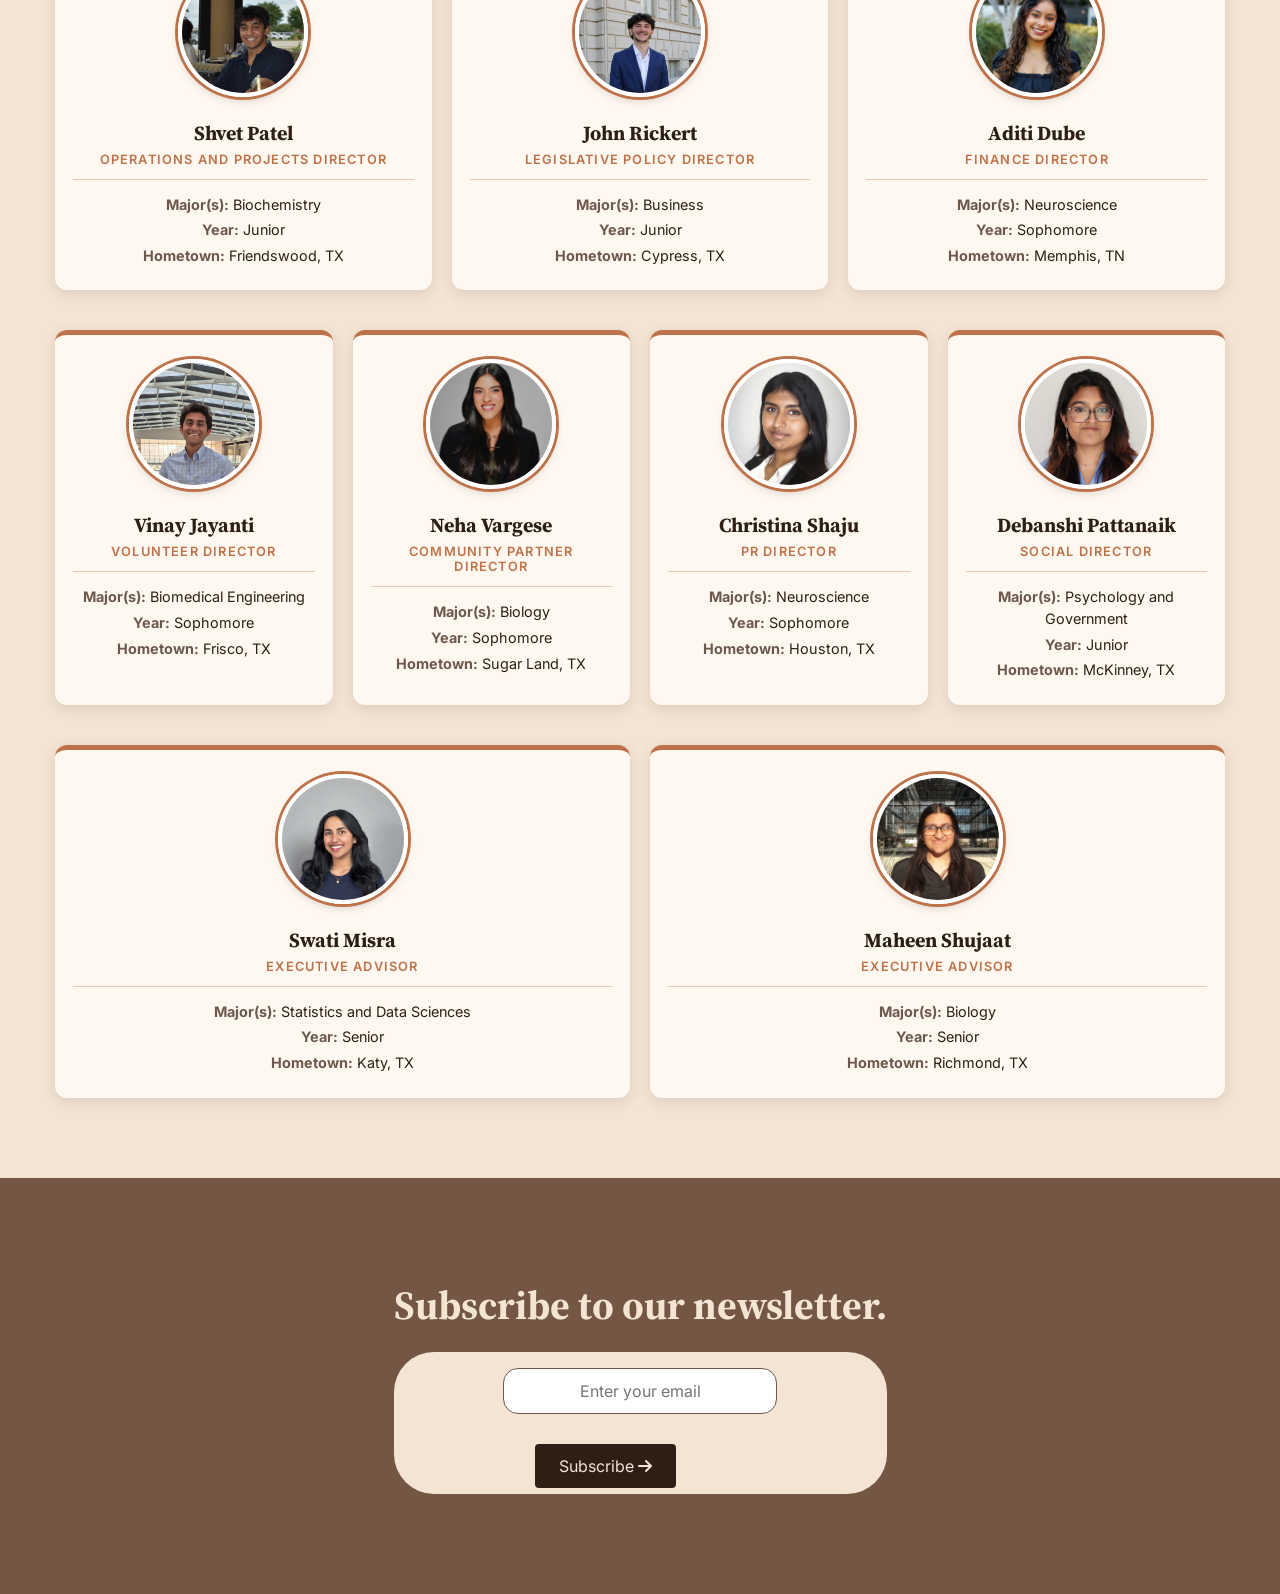
==== commit 899033be: "Design Changes" ====
--- a/about/index.html
+++ b/about/index.html
@@ -8,7 +8,7 @@
   <link rel="stylesheet" href="../coderesources/CSS/about.css" />
   <link rel="preconnect" href="https://fonts.googleapis.com" />
   <link rel="preconnect" href="https://fonts.gstatic.com" crossorigin />
-  <link href="https://fonts.googleapis.com/css2?family=Host+Grotesk:ital@0;1&family=Space+Mono:ital,wght@0,400;0,700;1,700&display=swap" rel="stylesheet" />
+  <link href="https://fonts.googleapis.com/css2?family=Host+Grotesk:ital@0;1&family=Inter:wght@400;500;600&family=Source+Serif+4:wght@600;700&display=swap" rel="stylesheet" />
   <link rel="stylesheet" href="https://cdnjs.cloudflare.com/ajax/libs/font-awesome/6.0.0/css/all.min.css" 
         integrity="sha512-9usAa10IRO0HhonpyAIVpjrylPvoDwiPUiKdWk5t3PyolY1cOd4DSE0Ga+ri4AuTroPR5aQvXU9xC6qOPnzFeg==" 
         crossorigin="anonymous" referrerpolicy="no-referrer" />
@@ -136,17 +136,15 @@
         patients and advocating on their behalf. Their biggest effort is expressed in their Debt Forgiveness
         program, in which they enforce the hospital's Charity Care policies. In order for hospitals to keep
         their nonprofit status, they have to have programs in place that aid families without incomes large
-        enough to cover their medical expenses, called Charity Care. Using their resources, we first check
-        a patient's eligibility. Dollar For then works through a more extensive application with the patient
-        and reach out to the hospitals, advocating for the family and reinforcing that the hospital waives
-        the debt it is legally responsible for.</p>
-
-        <br>
-
-        <p>At UT Austin, our goal is to form a group of passionate students into an independent UT chapter,
+        enough to cover their medical expenses, called Charity Care.</p>
+
+        <p>Using their resources, we first check a patient's eligibility. Dollar For then works through a
+        more extensive application with the patient and reaches out to the hospitals, advocating for the
+        family and reinforcing that the hospital waives the debt it is legally responsible for.</p>
+
+        <p class="about-goal">At UT Austin, our goal is to form a group of passionate students into an independent UT chapter,
         mobilized towards eliminating medical debt and helping people navigate the healthcare financial
-        system after a medical crisis!
-    </p>
+        system after a medical crisis!</p>
     </div>
 
     <div class="buttons">
--- a/coderesources/CSS/styles.css
+++ b/coderesources/CSS/styles.css
@@ -22,7 +22,27 @@
     box-sizing: border-box;
     margin: 0;
     Padding: 0;
-    font-family: 'Host Grotesk', Courier, monospace;
+    font-family: inherit;
+}
+
+/* Site-wide typography: sans body, serif headings */
+:root {
+    --font-body: 'Inter', 'Helvetica Neue', Arial, sans-serif;
+    --font-heading: 'Source Serif 4', Georgia, serif;
+}
+
+/* Canvas color shown when scrolling/overscrolling past the page; set on html so
+   every page matches the navbar brown regardless of its body background */
+html {
+    background-color: var(--accent-bg);
+}
+
+body {
+    font-family: var(--font-body);
+}
+
+h1, h2, h3, h4, .banner {
+    font-family: var(--font-heading);
 }
 
 /* Utility container (renamed to avoid overriding page-specific .container) */
@@ -330,6 +350,28 @@
     
     .navbar__container {
         padding: 0 15px;
+    }
+    
+    .hero .hero-inner {
+        flex-direction: column;
+        gap: 20px;
+    }
+    
+    .hero h1 {
+        font-size: 1.5rem;
+    }
+    
+    .hero p {
+        font-size: 0.95rem;
+    }
+    
+    .hero-ctas {
+        flex-direction: column;
+        width: 100%;
+    }
+    
+    .hero-ctas .btn {
+        width: 100%;
     }
 }
 
--- a/coderesources/CSS/about.css
+++ b/coderesources/CSS/about.css
@@ -11,7 +11,7 @@
   
   body {
   margin: 0;
-  font-family: 'Space Mono', monospace;
+  font-family: 'Inter', 'Helvetica Neue', Arial, sans-serif;
   background-color: var(--navbar-color);
   }
   
@@ -67,11 +67,34 @@
   
   /* Description Section */
   .about-description {
-  text-align: center;
-  line-height: 1.6;
-  padding: 0 10px;
-  margin-right: 120px;
-  margin-left: 120px;
+  max-width: 960px;
+  margin: 0 auto;
+  padding: 24px 20px;
+  background-color: #fff8f0;
+  border-left: 5px solid var(--primary-color);
+  border-radius: 10px;
+  box-shadow: 0 4px 14px rgba(46, 31, 21, 0.12);
+  text-align: left;
+  line-height: 1.75;
+  font-size: 0.95rem;
+  color: var(--text-color);
+  }
+
+  .about-description p + p {
+  margin-top: 1.1em;
+  }
+
+  .about-description .about-goal {
+  font-weight: 700;
+  padding-top: 1.1em;
+  border-top: 1px solid rgba(189, 114, 74, 0.35);
+  }
+
+  @media screen and (min-width: 768px) {
+  .about-description {
+  padding: 32px 40px;
+  font-size: 1rem;
+  }
   }
   
   /* Learn More Button */
@@ -188,7 +211,8 @@
   font-size: 1.5rem;
   text-align: center;
   padding: 15px;
-  font-family: 'Oswald', sans-serif;
+  font-family: 'Source Serif 4', Georgia, serif;
+  letter-spacing: 0.3px;
   position: relative;
   }
   
@@ -307,4 +331,106 @@
   .officer-card p {
   font-size: 1rem;
   }
-  }+  }
+
+/* Headings: serif for a warm, established non-profit feel */
+.about-header p,
+.amount h2,
+.officer-title h1,
+.officer-card h3 {
+  font-family: 'Source Serif 4', Georgia, serif;
+}
+
+.amount p {
+  font-family: 'Inter', sans-serif;
+  font-weight: 600;
+  letter-spacing: 1.5px;
+}
+
+/* Words above the numbers: banner title + tagline */
+.banner h1,
+.about-header p {
+  font-family: 'Source Serif 4', Georgia, serif;
+  font-weight: 700;
+  letter-spacing: 0.3px;
+}
+
+.about-header p {
+  font-size: 1.4rem;
+  line-height: 1.4;
+  max-width: 760px;
+  margin: 0 auto;
+}
+
+/* ---------- Officer cards (refined) ---------- */
+.officer-card {
+  background-color: #fff8f0;
+  border: none;
+  border-top: 5px solid var(--primary-color);
+  border-radius: 12px;
+  padding: 24px 18px 20px;
+  box-shadow: 0 4px 14px rgba(46, 31, 21, 0.12);
+  color: var(--text-color);
+  transition: transform 0.25s ease, box-shadow 0.25s ease;
+}
+
+.officer-card:hover {
+  background-color: #fff8f0;
+  border: none;
+  border-top: 5px solid var(--primary-color);
+  color: var(--text-color);
+  transform: translateY(-6px);
+  box-shadow: 0 12px 24px rgba(46, 31, 21, 0.2);
+}
+
+.officer-photo,
+.officer-card:hover .officer-photo {
+  width: 130px;
+  height: 130px;
+  border: 4px solid #fff;
+  box-shadow: 0 0 0 3px var(--primary-color), 0 4px 10px rgba(0, 0, 0, 0.15);
+  margin-bottom: 6px;
+}
+
+.officer-card h3:first-of-type {
+  font-size: 1.25rem;
+  line-height: 1.25;
+  margin-top: 14px;
+}
+
+.officer-card h3:nth-of-type(2) {
+  font-family: 'Inter', sans-serif;
+  font-size: 0.8rem;
+  font-weight: 600;
+  text-transform: uppercase;
+  letter-spacing: 1.2px;
+  color: var(--primary-color);
+  margin: 6px 0 14px;
+  padding-bottom: 12px;
+  border-bottom: 1px solid rgba(189, 114, 74, 0.35);
+}
+
+.officer-card p {
+  font-size: 0.9rem;
+  line-height: 1.5;
+  margin: 4px 0;
+}
+
+.officer-card p strong {
+  color: var(--secondary-color);
+}
+
+/* Learn More button: centered in its row, slightly larger */
+.buttons {
+  padding: 24px 0;
+}
+
+.buttons .learnbutton {
+  margin: 0;
+  top: 0;
+  padding: 14px 32px;
+  font-size: 1.1rem;
+  font-weight: 600;
+  line-height: 1;
+  letter-spacing: 0.5px;
+}
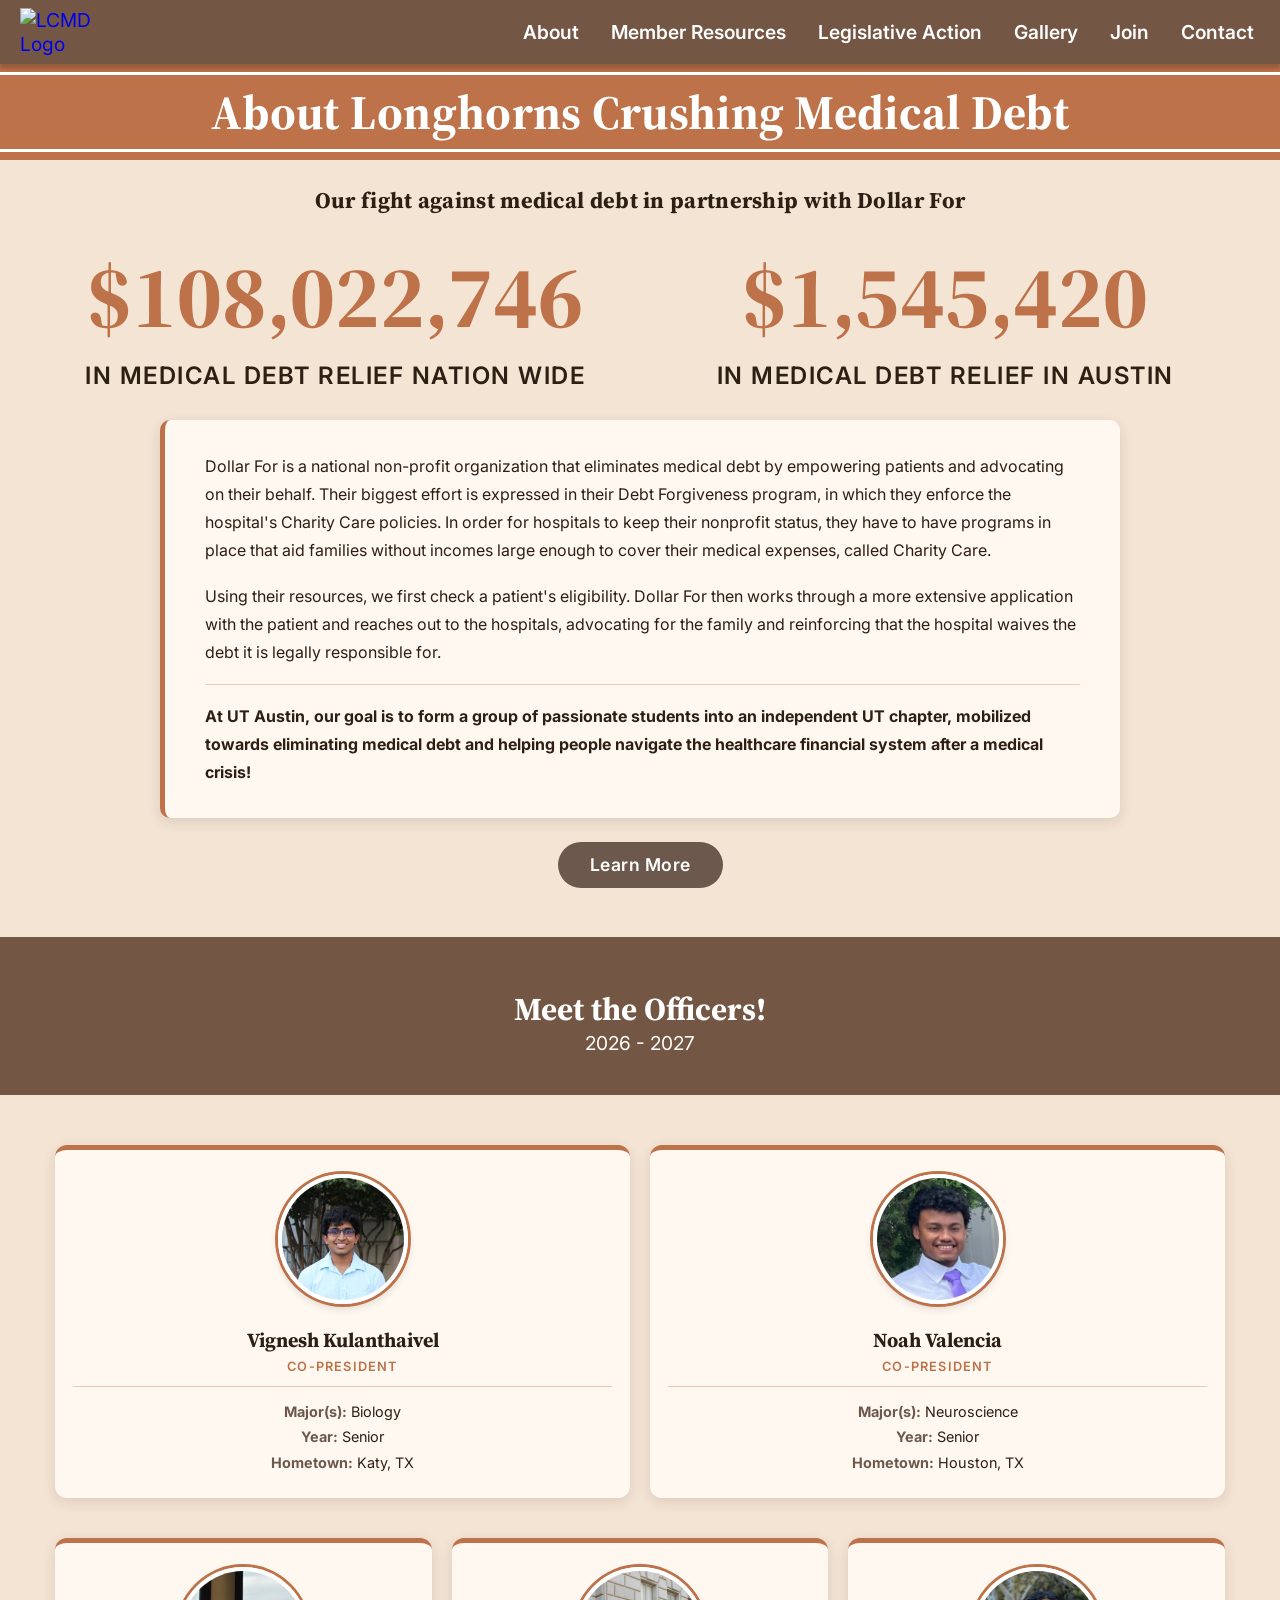
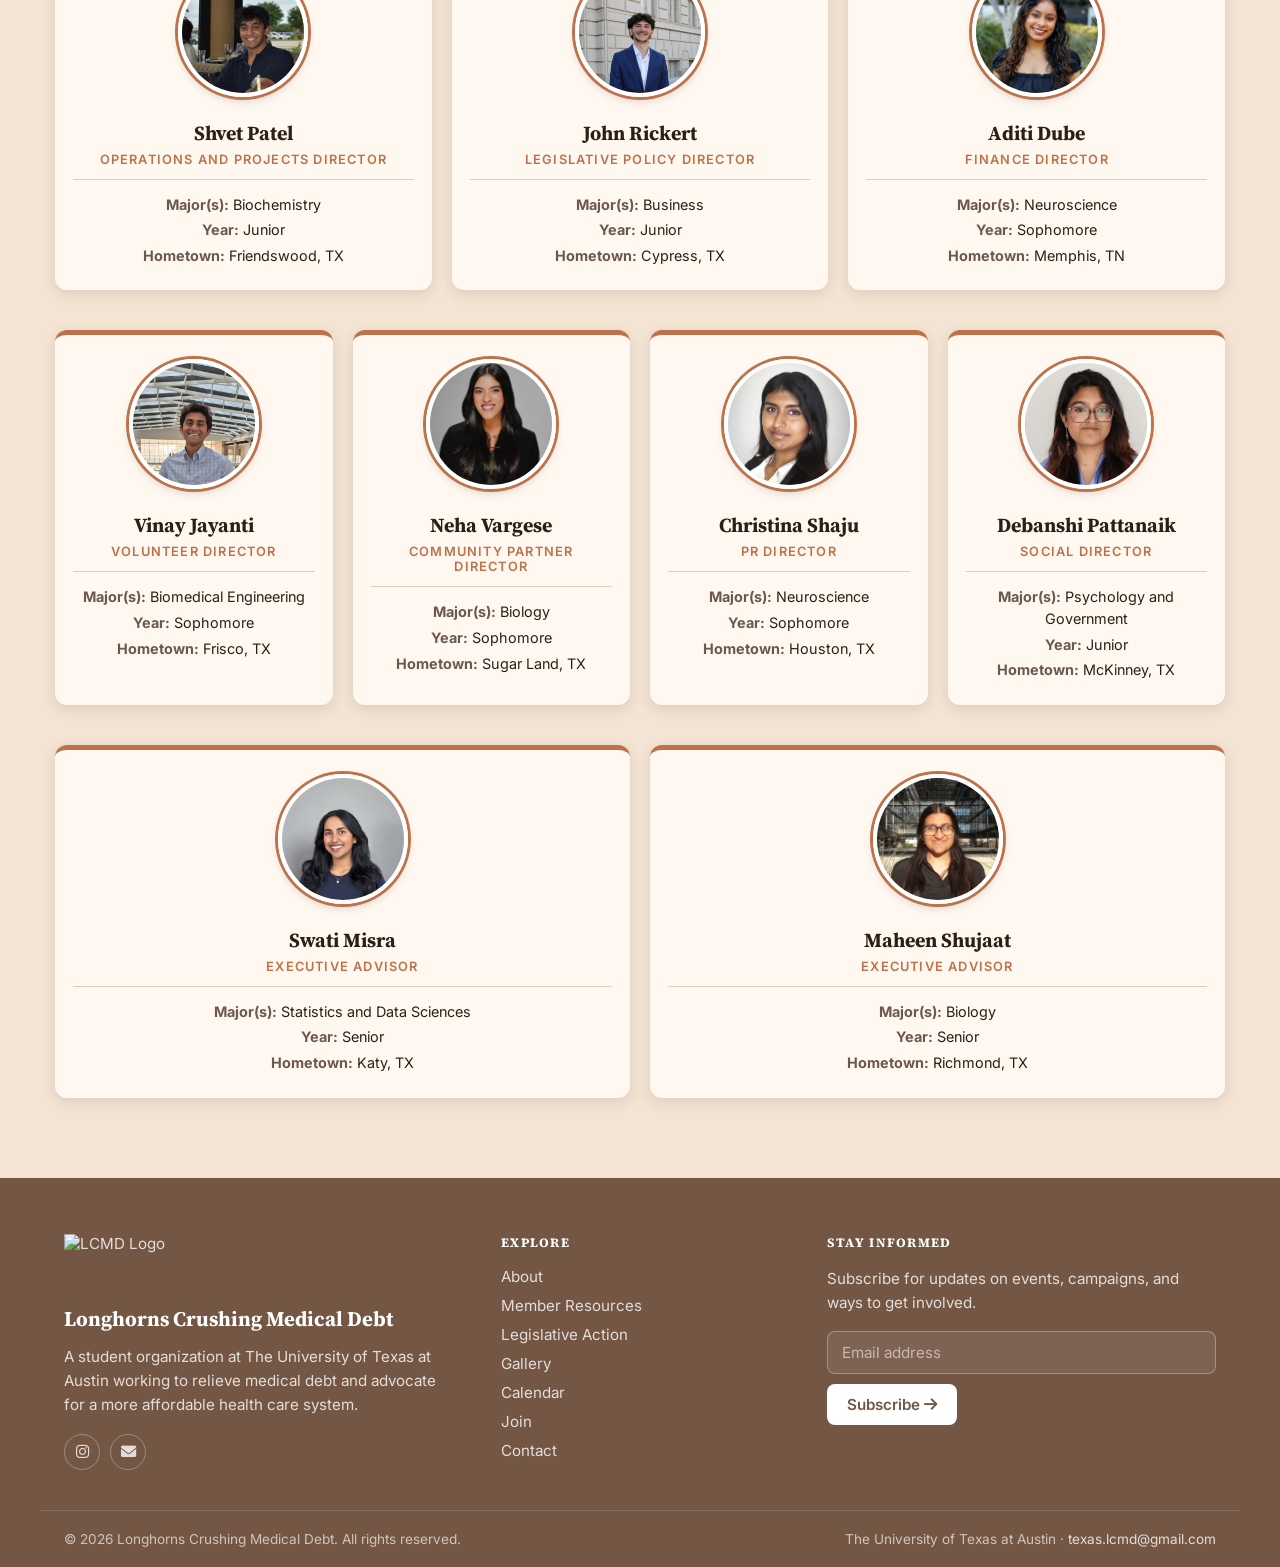
==== commit 66d03f04: "footer" ====
--- a/about/index.html
+++ b/about/index.html
@@ -278,28 +278,48 @@
 
 
   <!-- Footer Code -->
-  <footer class="footer">
-    <div class="footer-content">
-      <div class="newsletter">
-        <h2 class="newsletter-title">Subscribe to our newsletter.</h2>
-        <div id="mc_embed_shell" class="email-input">
+  <footer class="site-footer">
+    <div class="site-footer__inner">
+      <div class="site-footer__col site-footer__about">
+        <a href="/" class="site-footer__logo"><img src="/coderesources/images/WHITELCMDLOGO.png" alt="LCMD Logo"></a>
+        <div class="site-footer__brand">Longhorns Crushing Medical Debt</div>
+        <p>A student organization at The University of Texas at Austin working to relieve medical debt and advocate for a more affordable health care system.</p>
+        <div class="site-footer__social">
+          <a href="https://www.instagram.com/texas_lcmd/" target="_blank" rel="noopener" aria-label="Instagram"><i class="fab fa-instagram"></i></a>
+          <a href="mailto:texas.lcmd@gmail.com" aria-label="Email"><i class="fas fa-envelope"></i></a>
+        </div>
+      </div>
+      <nav class="site-footer__col" aria-label="Footer">
+        <h3>Explore</h3>
+        <ul>
+          <li><a href="/about/">About</a></li>
+          <li><a href="/memberresources/">Member Resources</a></li>
+          <li><a href="/legislativeaction/">Legislative Action</a></li>
+          <li><a href="/gallery/">Gallery</a></li>
+          <li><a href="/calendar/">Calendar</a></li>
+          <li><a href="https://docs.google.com/forms/d/e/1FAIpQLSetebTobZBy2C8QYlhJnQDZLHvb17z4R3TwwuVE6NDPvPgE9A/viewform?usp=sf_link" target="_blank" rel="noopener">Join</a></li>
+          <li><a href="/contact/">Contact</a></li>
+        </ul>
+      </nav>
+      <div class="site-footer__col site-footer__newsletter">
+        <h3>Stay Informed</h3>
+        <p>Subscribe for updates on events, campaigns, and ways to get involved.</p>
+        <div id="mc_embed_shell">
           <div id="mc_embed_signup">
-              <!-- Remove inline styles from the input -->
             <form action="https://texasdollarfor.us18.list-manage.com/subscribe/post?u=05de59b78daa0dab3353ee611&amp;id=8fc51d2f0b&amp;f_id=0065a8e6f0"
             method="post"
             id="mc-embedded-subscribe-form"
             name="mc-embedded-subscribe-form"
             class="validate"
-            target="_blank"
-            style="background: transparent;">
+            target="_blank">
             <div id="mc_embed_signup_scroll">
-              <div class="mc-field-group" style="margin-bottom: 15px;">
+              <div class="mc-field-group">
                 <input type="email"
                   name="EMAIL"
                   class="required email"
                   id="mce-EMAIL"
                   required
-                  placeholder="Enter your email">
+                  placeholder="Email address" aria-label="Email address">
               </div>
               <div hidden="">
                 <input type="hidden" name="tags" value="3021154">
@@ -316,17 +336,21 @@
                   <button type="submit"
                     name="subscribe"
                     id="mc-embedded-subscribe"
-                    class="learnbutton">
+                    class="footer-submit">
                     Subscribe <i class="fa-solid fa-arrow-right"></i>
                   </button>
                 </div>
               </div>
             </div>
             </form>
-            </div>
           </div>
         </div>
       </div>
+    </div>
+    <div class="site-footer__bottom">
+      <span>&copy; <script>document.write(new Date().getFullYear())</script> Longhorns Crushing Medical Debt. All rights reserved.</span>
+      <span>The University of Texas at Austin &middot; <a href="mailto:texas.lcmd@gmail.com">texas.lcmd@gmail.com</a></span>
+    </div>
   </footer>
 
   <!-- Load Mailchimp validation script (ensure jQuery is loaded first) -->
--- a/coderesources/CSS/styles.css
+++ b/coderesources/CSS/styles.css
@@ -535,3 +535,31 @@
     text-align: center;
     margin-top: 20px;
 }
+
+/* Site footer */
+.site-footer { background: var(--accent-bg); color: rgba(255,255,255,0.8); margin-top: auto; width: 100%; font-size: 0.95rem; }
+.site-footer a { color: rgba(255,255,255,0.8); text-decoration: none; transition: color .15s; }
+.site-footer a:hover { color: #fff; text-decoration: underline; }
+.site-footer__inner { max-width: var(--max-width); margin: 0 auto; padding: 56px 24px 40px; display: grid; grid-template-columns: 1.4fr 1fr 1.4fr; gap: 48px; text-align: left; }
+.site-footer h3 { color: #fff; font-size: 0.8rem; letter-spacing: 0.1em; text-transform: uppercase; margin-bottom: 16px; }
+.site-footer p { line-height: 1.6; margin-bottom: 16px; }
+.site-footer__brand { color: #fff; font-family: 'Source Serif 4', serif; font-size: 1.3rem; font-weight: 700; margin-bottom: 12px; }
+.site-footer ul { list-style: none; margin: 0; padding: 0; }
+.site-footer li { margin-bottom: 10px; }
+.site-footer__social { display: flex; gap: 10px; }
+.site-footer__social a { width: 36px; height: 36px; display: inline-flex; align-items: center; justify-content: center; border: 1px solid rgba(255,255,255,0.3); border-radius: 50%; }
+.site-footer__social a:hover { background: rgba(255,255,255,0.12); text-decoration: none; }
+.site-footer .mc-field-group { margin-bottom: 10px; }
+.site-footer input[type="email"] { width: 100%; box-sizing: border-box; padding: 11px 14px; border: 1px solid rgba(255,255,255,0.3); border-radius: 8px; background: rgba(255,255,255,0.08); color: #fff; font-size: 0.95rem; text-align: left; }
+.site-footer input[type="email"]::placeholder { color: rgba(255,255,255,0.55); }
+.site-footer input[type="email"]:focus { outline: 2px solid #fff; outline-offset: 1px; }
+.site-footer .footer-submit { padding: 11px 20px; border: none; border-radius: 8px; background: #fff; color: var(--accent-bg); font-weight: 600; font-size: 0.95rem; cursor: pointer; }
+.site-footer .footer-submit:hover { background: #f1e9e3; }
+.site-footer__logo { display: inline-block; margin-bottom: 14px; }
+.site-footer__logo img { height: 56px; width: auto; display: block; }
+.site-footer #mc_embed_signup .response { margin-top: 10px; padding: 8px 12px; border-radius: 6px; font-size: 0.9rem; text-align: left; }
+.site-footer__bottom { max-width: var(--max-width); margin: 0 auto; padding: 20px 24px; border-top: 1px solid rgba(255,255,255,0.15); display: flex; justify-content: space-between; flex-wrap: wrap; gap: 8px; font-size: 0.85rem; color: rgba(255,255,255,0.65); }
+@media (max-width: 800px) {
+  .site-footer__inner { grid-template-columns: 1fr; gap: 32px; padding: 40px 20px 28px; }
+  .site-footer__bottom { flex-direction: column; padding: 16px 20px; }
+}
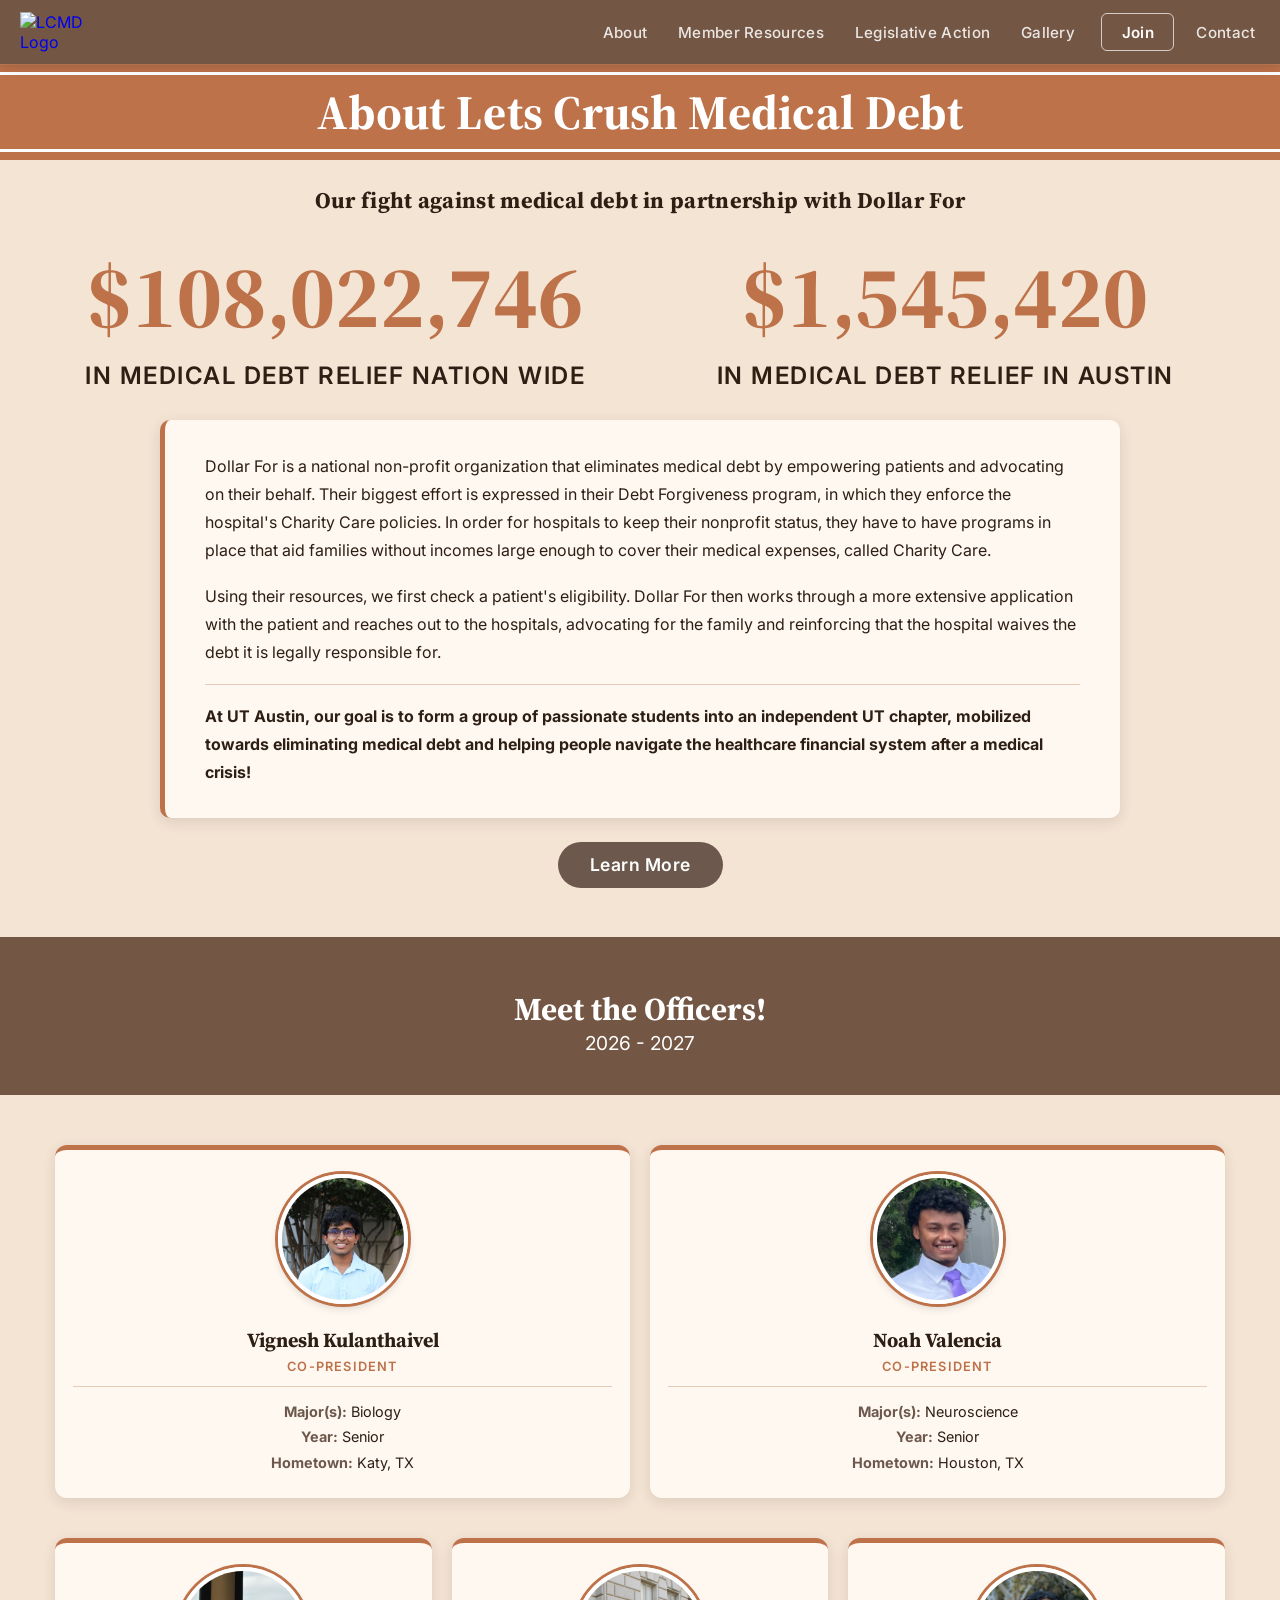
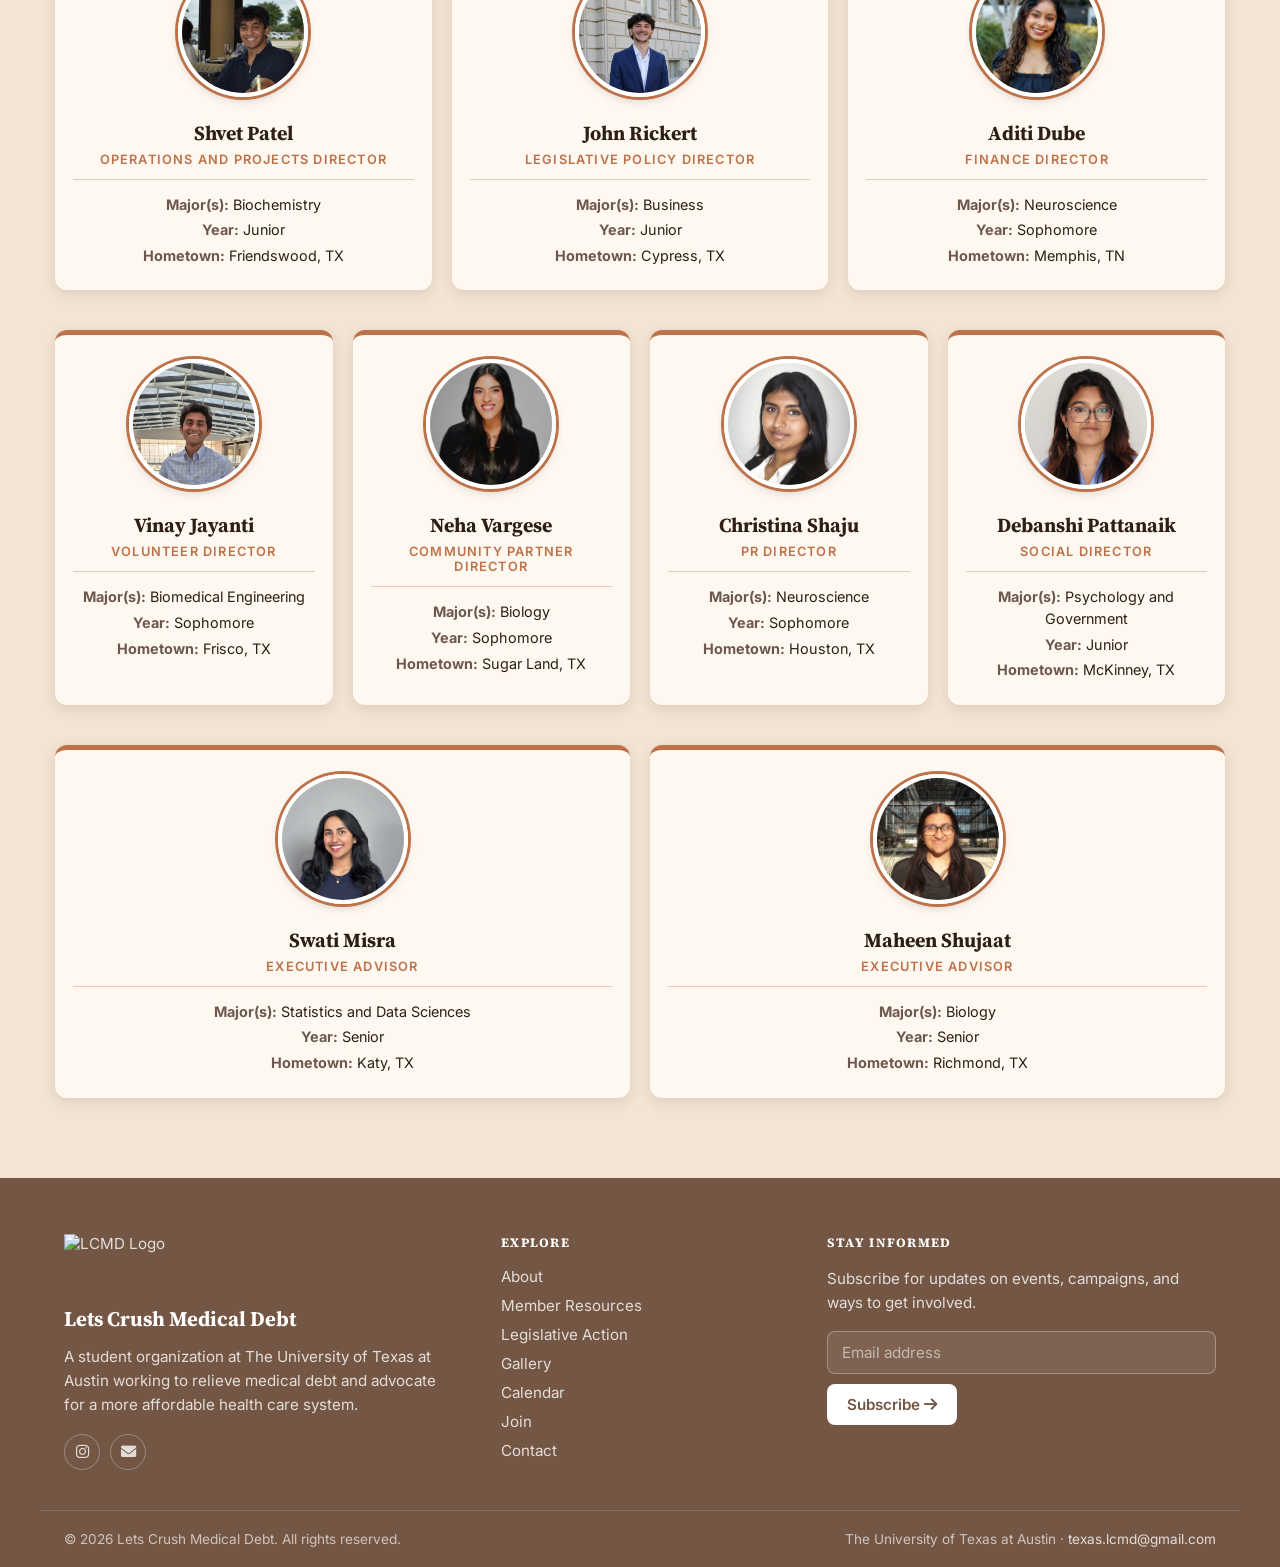
==== commit 17ee9ba9: "Name change" ====
--- a/about/index.html
+++ b/about/index.html
@@ -20,7 +20,7 @@
   <nav class="navbar">
     <div class="navbar__container">
       <a href="../" id="navbar__logo"><img src="../coderesources/images/WHITELCMDLOGO.png" alt="LCMD Logo"></a>
-      <div class="navbar__title">Longhorns Crushing Medical Debt</div>
+      <div class="navbar__title">Lets Crush Medical Debt</div>
       <div class="navbar__toggle" id="mobile-menu">
         <span class="bar"></span>
         <span class="bar"></span>
@@ -112,7 +112,7 @@
 
   <!-- Banner Code -->
   <div class="banner">
-    <h1>About Longhorns Crushing Medical Debt</h1>
+    <h1>About Lets Crush Medical Debt</h1>
   </div>
 
   <div class="about-content">
@@ -282,7 +282,7 @@
     <div class="site-footer__inner">
       <div class="site-footer__col site-footer__about">
         <a href="/" class="site-footer__logo"><img src="/coderesources/images/WHITELCMDLOGO.png" alt="LCMD Logo"></a>
-        <div class="site-footer__brand">Longhorns Crushing Medical Debt</div>
+        <div class="site-footer__brand">Lets Crush Medical Debt</div>
         <p>A student organization at The University of Texas at Austin working to relieve medical debt and advocate for a more affordable health care system.</p>
         <div class="site-footer__social">
           <a href="https://www.instagram.com/texas_lcmd/" target="_blank" rel="noopener" aria-label="Instagram"><i class="fab fa-instagram"></i></a>
@@ -348,7 +348,7 @@
       </div>
     </div>
     <div class="site-footer__bottom">
-      <span>&copy; <script>document.write(new Date().getFullYear())</script> Longhorns Crushing Medical Debt. All rights reserved.</span>
+      <span>&copy; <script>document.write(new Date().getFullYear())</script> Lets Crush Medical Debt. All rights reserved.</span>
       <span>The University of Texas at Austin &middot; <a href="mailto:texas.lcmd@gmail.com">texas.lcmd@gmail.com</a></span>
     </div>
   </footer>
--- a/coderesources/CSS/styles.css
+++ b/coderesources/CSS/styles.css
@@ -563,3 +563,25 @@
   .site-footer__inner { grid-template-columns: 1fr; gap: 32px; padding: 40px 20px 28px; }
   .site-footer__bottom { flex-direction: column; padding: 16px 20px; }
 }
+
+/* Navbar refinements */
+.navbar { font-size: 1rem; box-shadow: 0 1px 0 rgba(255,255,255,0.08), 0 2px 12px rgba(0,0,0,0.18); }
+.navbar__menu { gap: 2px; }
+.navbar__links { font-size: 0.95rem; font-weight: 500; letter-spacing: 0.02em; color: rgba(255,255,255,0.85); padding: 0.5rem 0.9rem; }
+.navbar__links::after { height: 2px; background-color: #fff; bottom: 14px; left: 0.9rem; width: 0; transform: none; }
+.navbar__links:hover::after, .navbar__links.active::after { width: calc(100% - 1.8rem); }
+.navbar__links:hover, .navbar__links.active { color: #fff; font-weight: 500; }
+.navbar__links:focus-visible { outline: 2px solid #fff; outline-offset: -4px; border-radius: 4px; }
+.navbar__links[href*="docs.google.com"] { height: 38px; margin: 0 6px 0 10px; padding: 0 1.2rem; border: 1px solid rgba(255,255,255,0.7); border-radius: 6px; color: #fff; font-weight: 600; }
+.navbar__links[href*="docs.google.com"]::after { display: none; }
+.navbar__links[href*="docs.google.com"]:hover { background: #fff; color: var(--accent-bg); }
+.navbar__title { font-family: var(--font-heading); font-weight: 600; letter-spacing: 0.01em; }
+
+@media screen and (max-width: 768px) {
+  .navbar__menu { top: 64px; min-height: calc(100vh - 64px); background-color: var(--accent-bg); padding: 8px 0; gap: 0; }
+  .navbar__item { height: auto; padding: 0; border-bottom: 1px solid rgba(255,255,255,0.12); }
+  .navbar__links { justify-content: center; padding: 1rem; font-size: 1.05rem; }
+  .navbar__links::after { display: none; }
+  .navbar__links[href*="docs.google.com"] { height: auto; margin: 0; border: none; border-radius: 0; }
+  .navbar__links[href*="docs.google.com"]:hover { background: rgba(255,255,255,0.1); color: #fff; }
+}
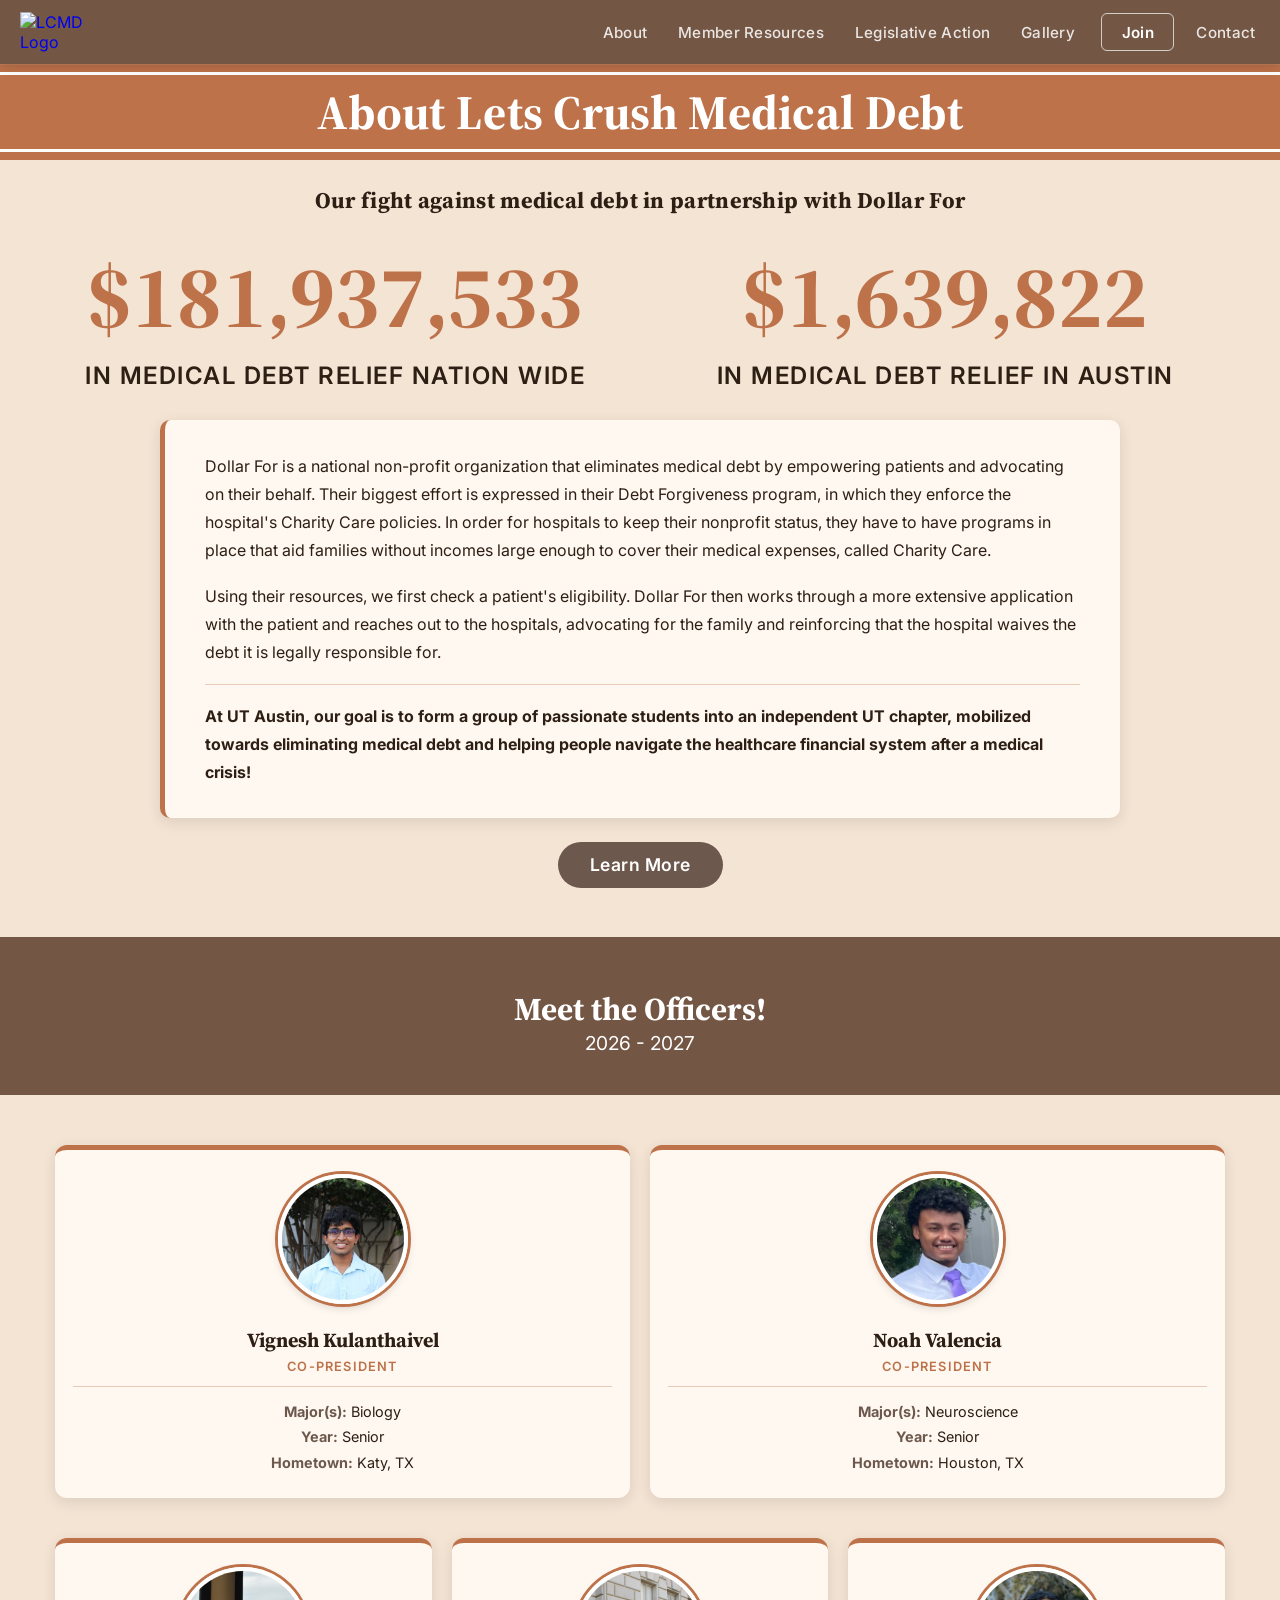
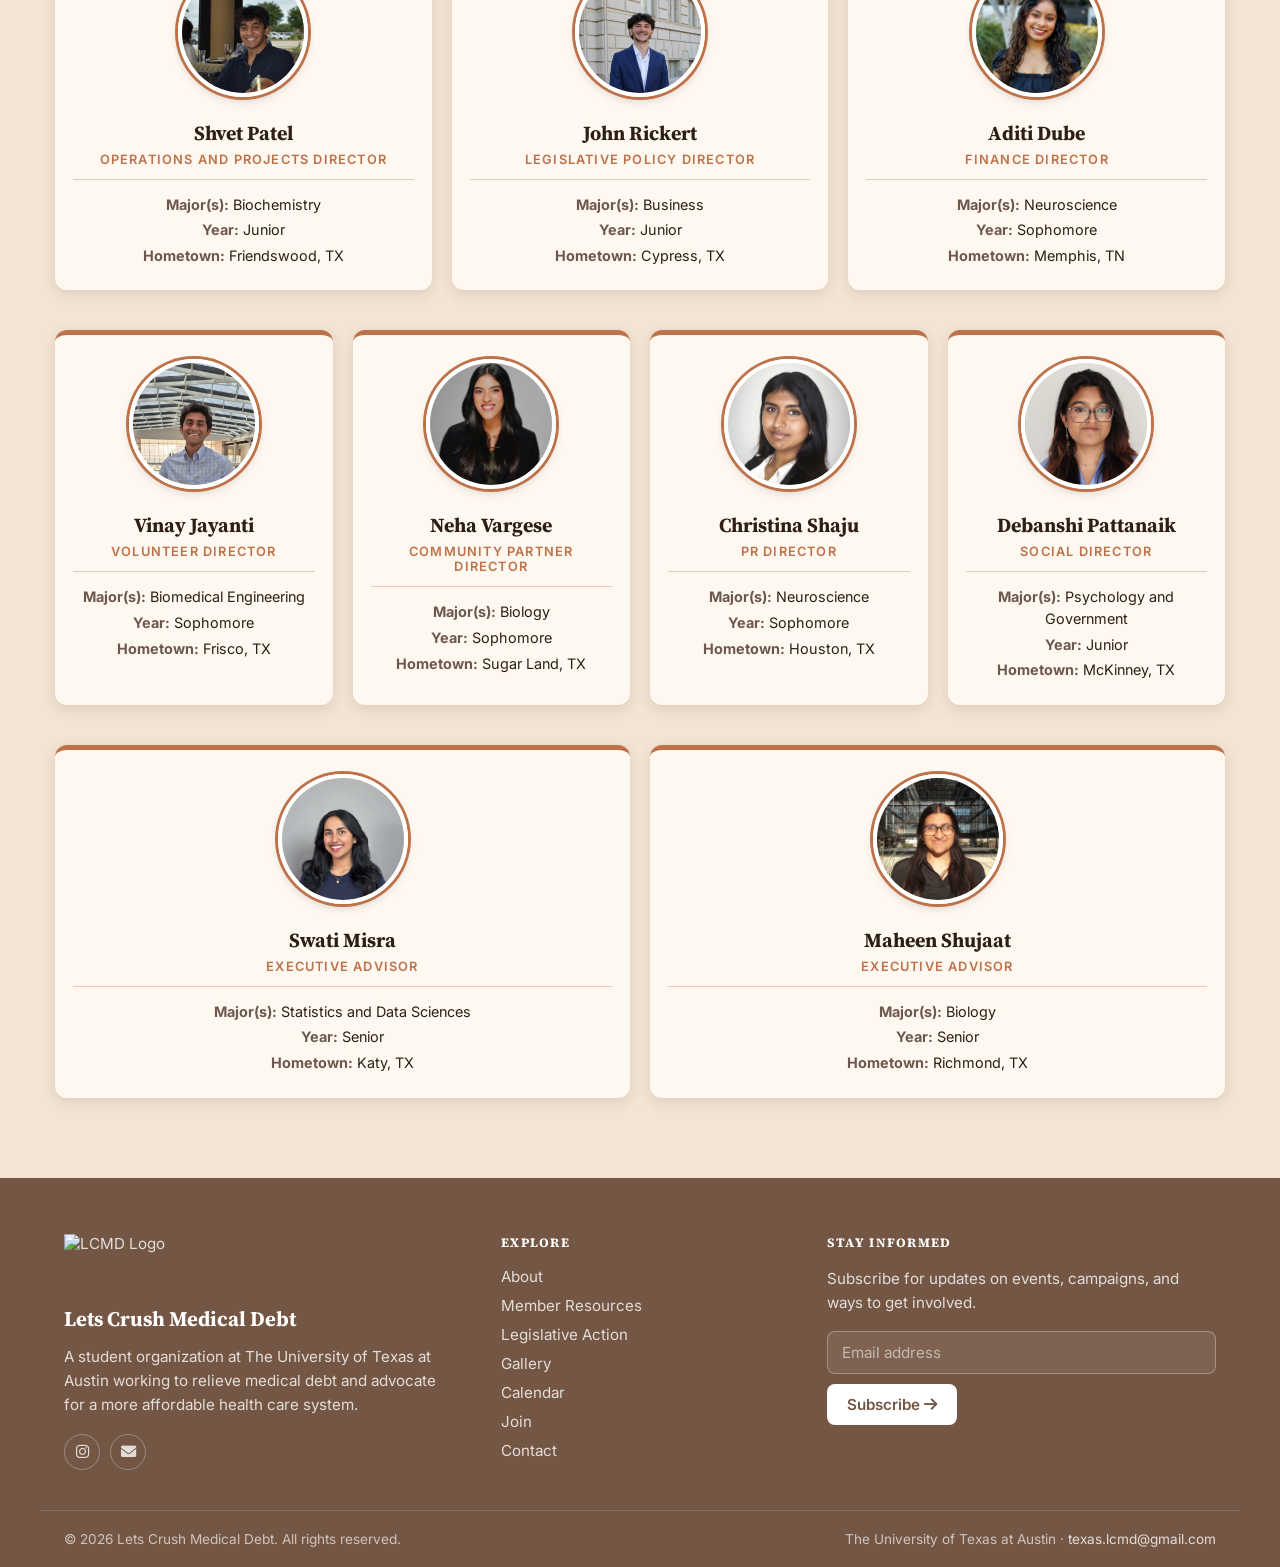
==== commit a0c11bef: "impact update" ====
--- a/about/index.html
+++ b/about/index.html
@@ -122,11 +122,11 @@
 
     <div class="about-amounts">
         <div class="amount">
-            <h2>$108,022,746</h2>
+            <h2>$181,937,533</h2>
             <p>IN MEDICAL DEBT RELIEF NATION WIDE</p>
         </div>
         <div class="amount">
-            <h2>$1,545,420</h2>
+            <h2>$1,639,822</h2>
             <p>IN MEDICAL DEBT RELIEF IN AUSTIN</p>
         </div>
     </div>
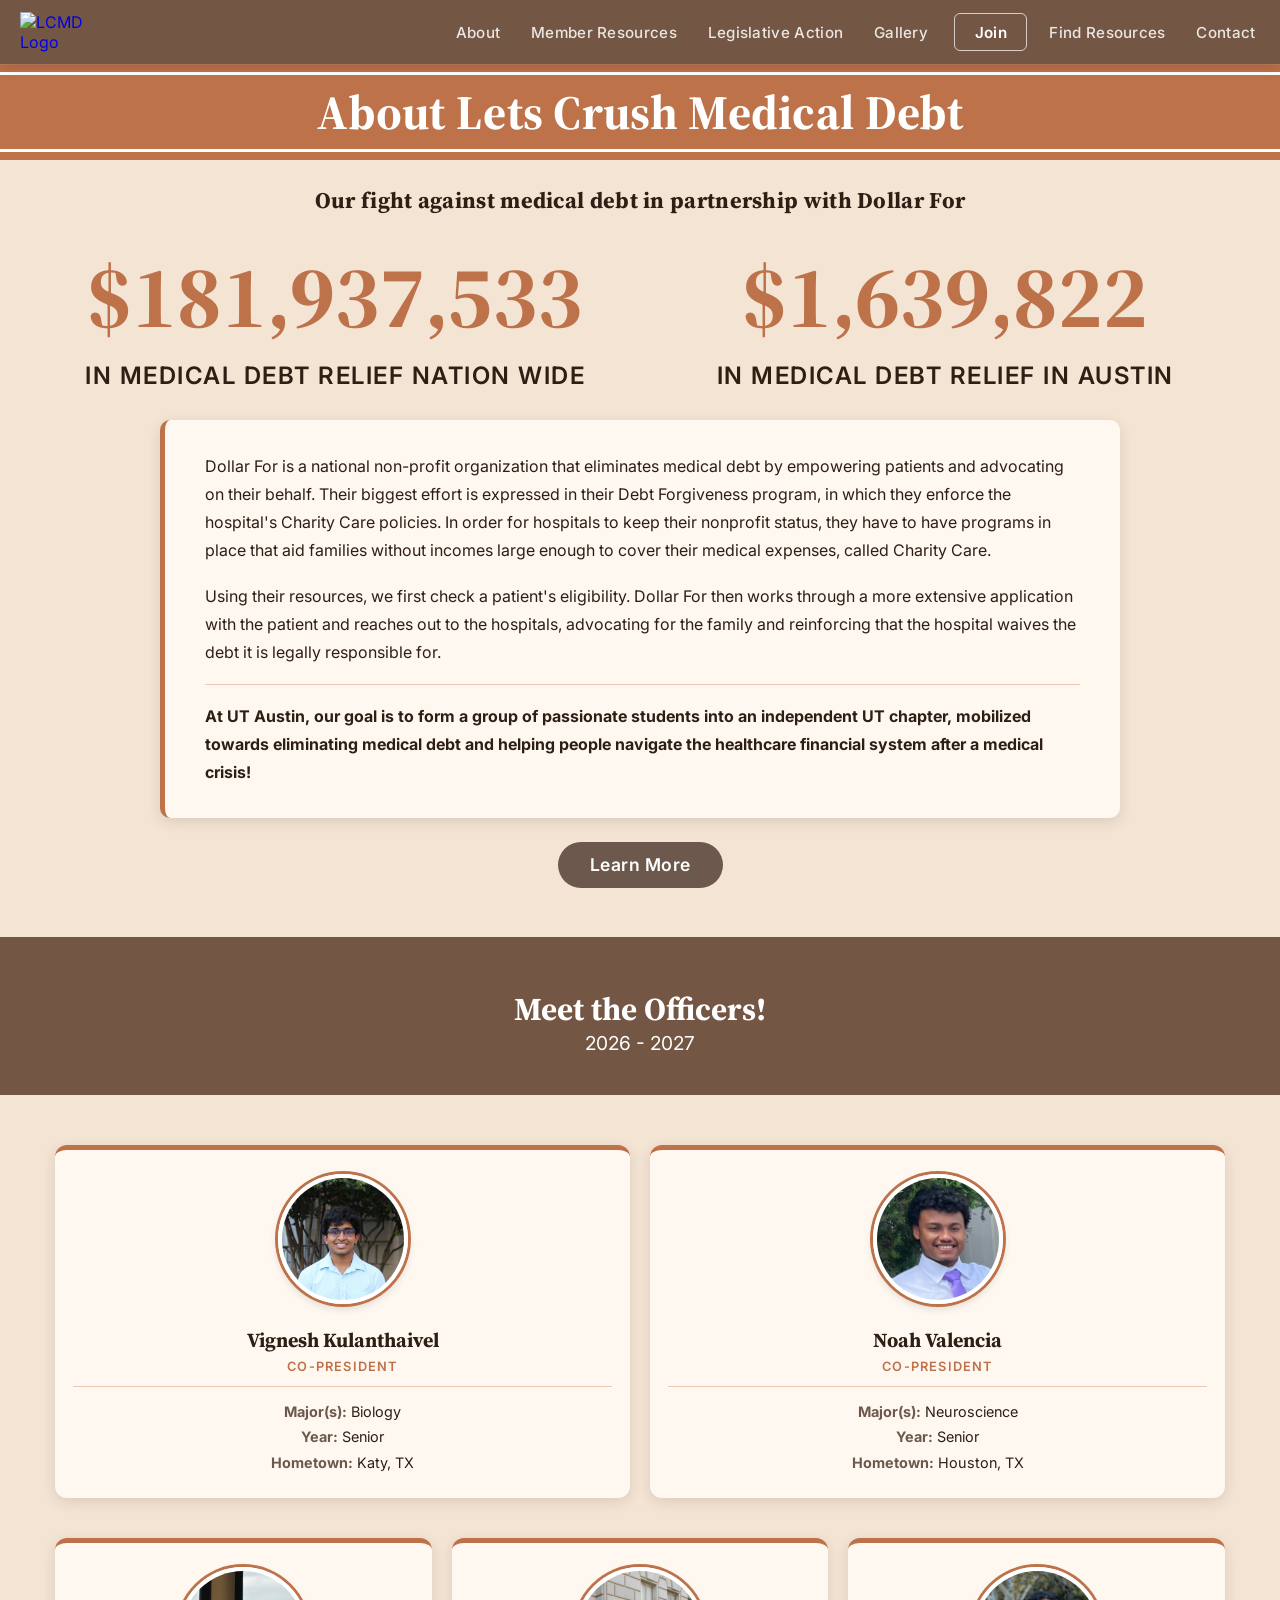
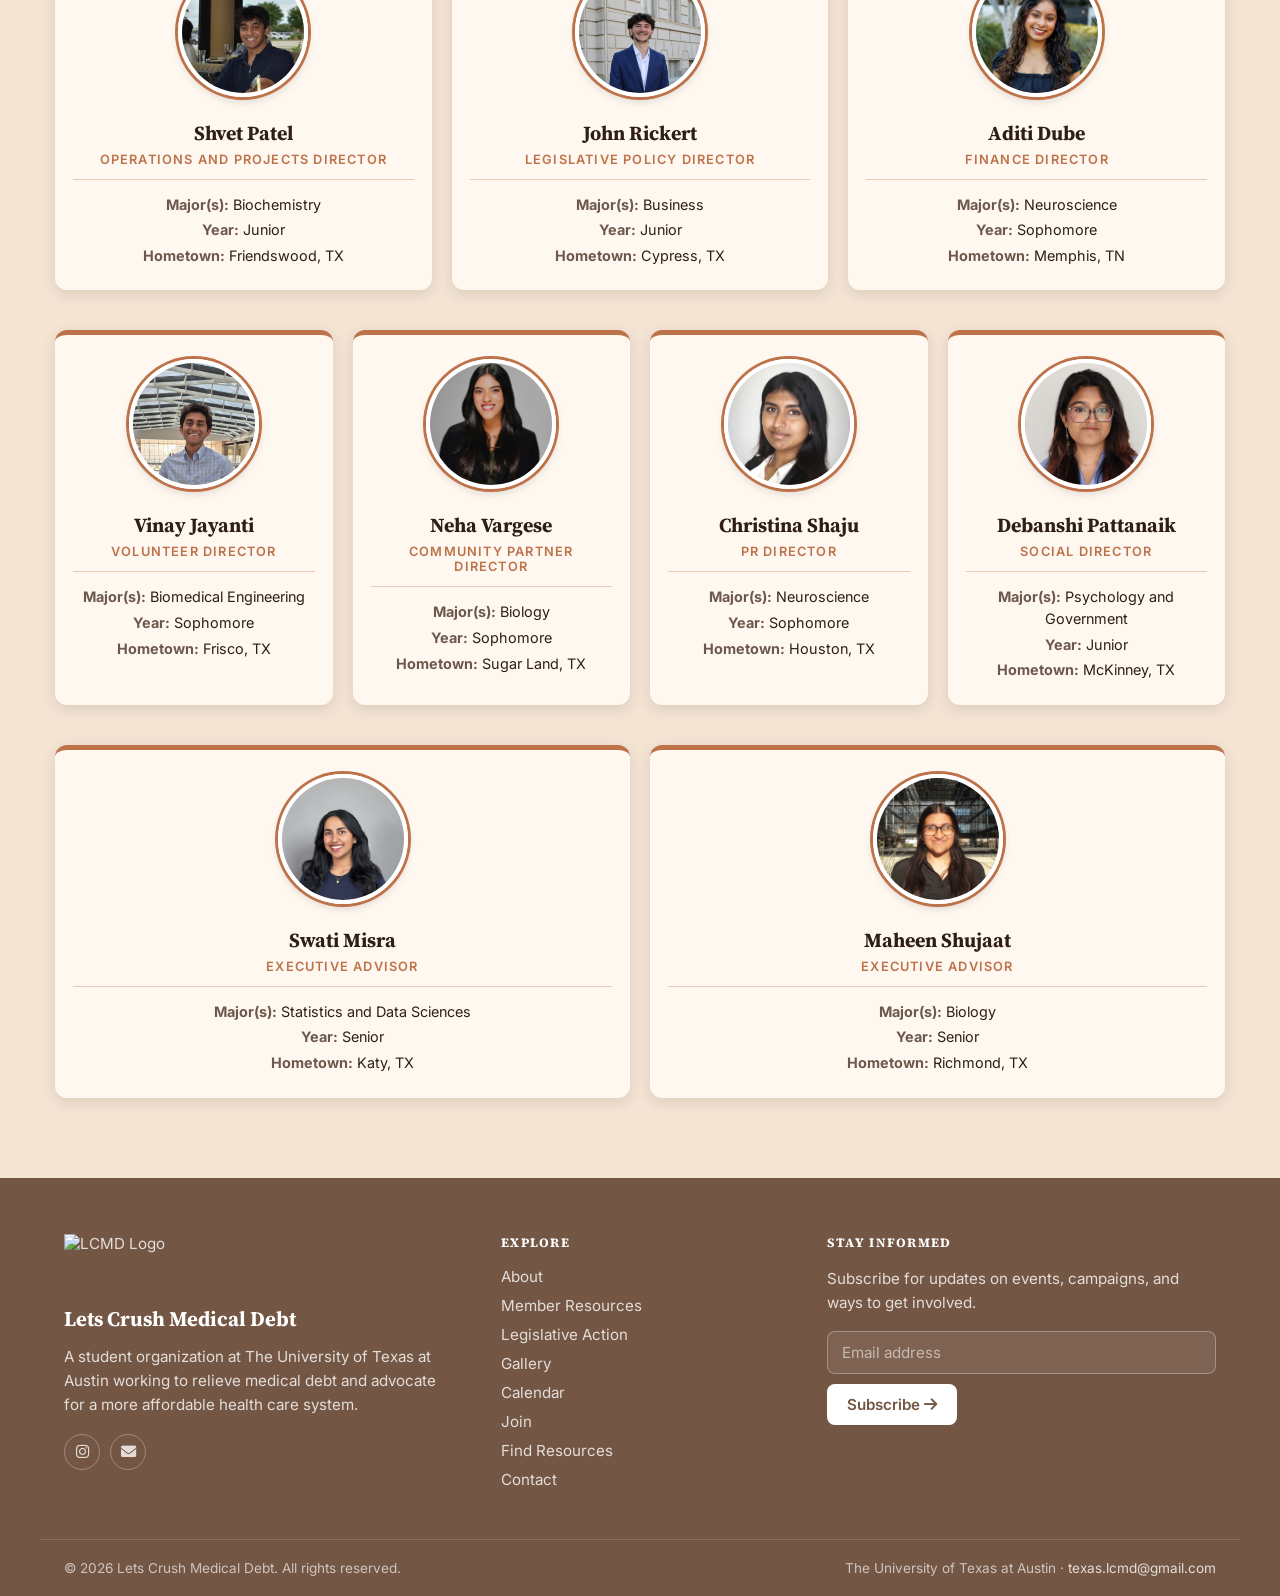
==== commit 49ba9550: "Add Find Resources page" ====
--- a/about/index.html
+++ b/about/index.html
@@ -43,6 +43,9 @@
           <a href="https://docs.google.com/forms/d/e/1FAIpQLSetebTobZBy2C8QYlhJnQDZLHvb17z4R3TwwuVE6NDPvPgE9A/viewform?usp=sf_link" target="_blank" class="navbar__links">Join</a>
         </li>
         <li class="navbar__item">
+          <a href="../findhelp/" class="navbar__links">Find Resources</a>
+        </li>
+        <li class="navbar__item">
           <a href="../contact/" class="navbar__links">Contact</a>
         </li>
       </ul>
@@ -298,6 +301,7 @@
           <li><a href="/gallery/">Gallery</a></li>
           <li><a href="/calendar/">Calendar</a></li>
           <li><a href="https://docs.google.com/forms/d/e/1FAIpQLSetebTobZBy2C8QYlhJnQDZLHvb17z4R3TwwuVE6NDPvPgE9A/viewform?usp=sf_link" target="_blank" rel="noopener">Join</a></li>
+          <li><a href="/findhelp/">Find Resources</a></li>
           <li><a href="/contact/">Contact</a></li>
         </ul>
       </nav>
